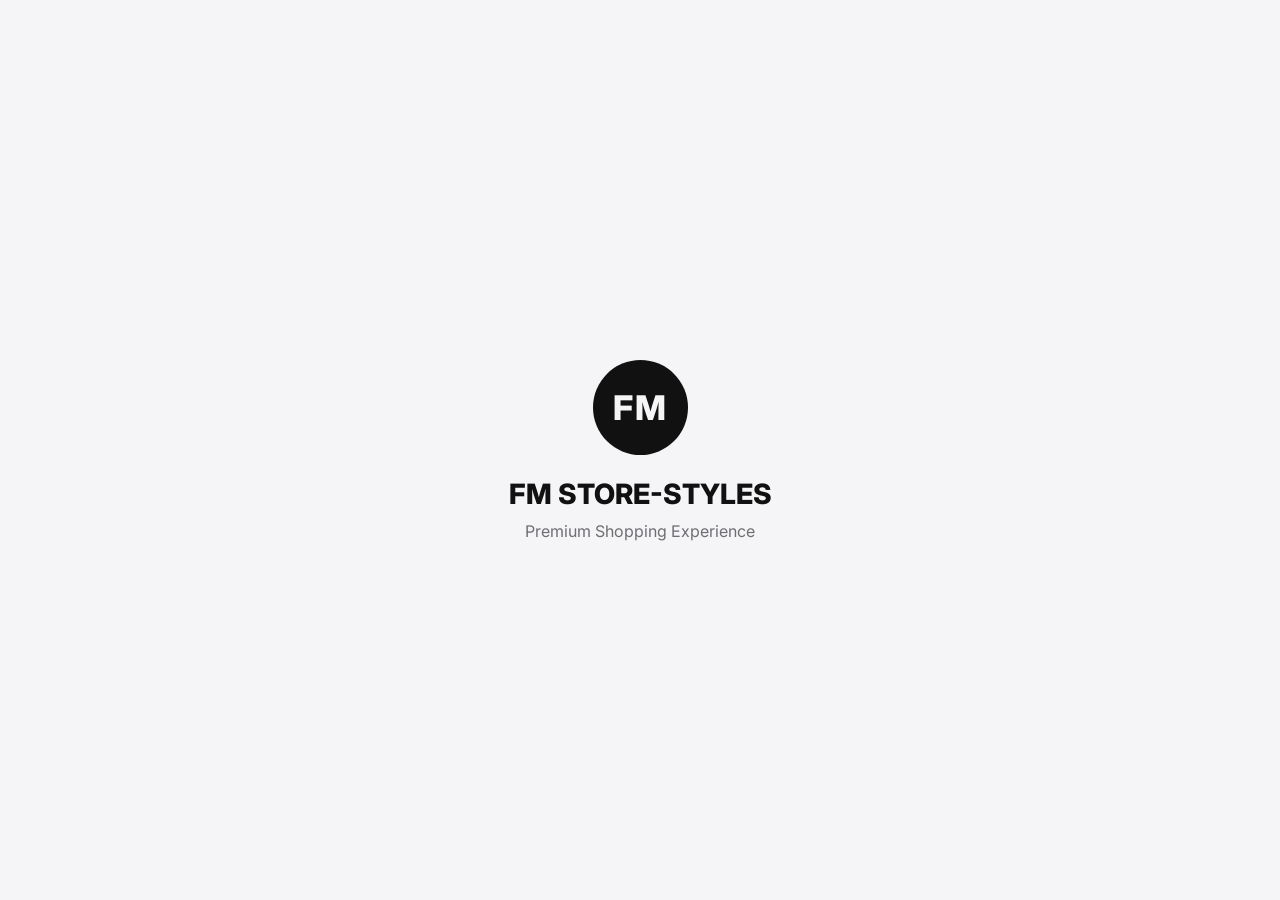
==== index.html @ 640b6748 "Fix stylesheet path" ====
<!DOCTYPE html>
<html lang="en">

<head>

    <meta charset="UTF-8" />
    <meta http-equiv="X-UA-Compatible" content="IE=edge" />
    <meta name="viewport"
        content="width=device-width, initial-scale=1.0, viewport-fit=cover">

    <title>FM STORE-STYLES | Lead Connect</title>

    <meta name="description"
        content="FM STORE-STYLES Lead Connect - Mobile, Clothing & Repair Enquiry">

    <meta name="theme-color" content="#ffffff">

    <meta name="apple-mobile-web-app-capable" content="yes">

    <meta name="apple-mobile-web-app-status-bar-style"
        content="default">

    <meta name="apple-mobile-web-app-title"
        content="FM STORE-STYLES">

    <meta name="format-detection"
        content="telephone=no">

    <link rel="preconnect"
        href="https://fonts.googleapis.com">

    <link rel="preconnect"
        href="https://fonts.gstatic.com"
        crossorigin>

    <link href="https://fonts.googleapis.com/css2?family=Inter:wght@300;400;500;600;700;800&display=swap"
        rel="stylesheet">

    <link rel="stylesheet"
        href="style.css">

</head>

<body>

<div id="app">

<!-- ======================================== -->
<!-- Splash Screen -->
<!-- ======================================== -->

<section id="splashScreen">

    <div class="splash-logo">

        <div class="logo-circle">

            <span>FM</span>

        </div>

        <h1>

            FM STORE-STYLES

        </h1>

        <p>

            Premium Shopping Experience

        </p>

    </div>

</section>

<!-- ======================================== -->
<!-- Main App -->
<!-- ======================================== -->

<main id="mainApp"
      class="hidden">

<header class="hero">

<div class="hero-top">

<div class="brand">

<div class="brand-logo">

FM

</div>

<div>

<h2>

FM STORE-STYLES

</h2>

<p>

Lead Connect

</p>

</div>

</div>

<button id="themeToggle"
        aria-label="Theme">

🌙

</button>

</div>

<div class="hero-content">

<h1>

Tell us what you're looking for.

</h1>

<p>

Mobiles • Clothing • Mobile Repair

</p>

</div>

</header>

<section class="card">

<form id="leadForm">

<!-- ============================== -->
<!-- Category -->
<!-- ============================== -->

<div class="field">

<label>

Select Category

</label>

<select id="category"
        required>

<option value="">

Choose Category

</option>

<option value="Mobiles">

Mobiles

</option>

<option value="Clothing">

Clothing

</option>

<option value="Repair">

Repair

</option>

</select>

</div>

<!-- ============================== -->
<!-- Customer -->
<!-- ============================== -->

<div class="field">

<label>

Full Name

</label>

<input
type="text"
id="customerName"
placeholder="Enter your name"
required>

</div>

<div class="field">

<label>

Phone Number

</label>

<input
type="tel"
id="phone"
maxlength="10"
inputmode="numeric"
placeholder="9876543210"
required>

</div>

<div class="field">

<label>

WhatsApp Number

</label>

<input
type="tel"
id="whatsapp"
maxlength="10"
inputmode="numeric"
placeholder="Optional">

</div>

<div class="field">

<label>

Email Address

</label>

<input
type="email"
id="email"
placeholder="Optional">

</div>

<!-- ================================= -->
<!-- Mobile Section -->
<!-- ================================= -->

<div id="mobileSection"
     class="dynamic-section hidden">

<div class="section-title">

Mobile Details

</div>

<div class="field">

<label>

Brand

</label>

<select id="brand">

<option value="">

Select Brand

</option>

<option>Apple</option>

<option>Samsung</option>

<option>OnePlus</option>

<option>Google Pixel</option>

<option>Motorola</option>

<option>Vivo</option>

<option>Oppo</option>

<option>Realme</option>

<option>Xiaomi</option>

<option>Nothing</option>

<option>IQOO</option>

<option>Poco</option>

<option>Honor</option>

<option>Other</option>

</select>

</div>

<div
id="otherBrandContainer"
class="field hidden">

<label>

Other Brand

</label>

<input
type="text"
id="otherBrand"
placeholder="Enter Brand">

</div>

<div class="field">

<label>

Model

</label>

<input
type="text"
id="model"
placeholder="Example: iPhone 15">

</div>

<div class="grid-2">

<div class="field">

<label>

RAM

</label>

<select id="ram">

<option value="">Select</option>

<option>2 GB</option>

<option>3 GB</option>

<option>4 GB</option>

<option>6 GB</option>

<option>8 GB</option>

<option>12 GB</option>

<option>16 GB</option>

</select>

</div>

<div class="field">

<label>

Storage

</label>

<select id="storage">

<option value="">Select</option>

<option>32 GB</option>

<option>64 GB</option>

<option>128 GB</option>

<option>256 GB</option>

<option>512 GB</option>

<option>1 TB</option>

</select>

</div>

</div>

<div class="field">

<label>

Preferred Colour

</label>

<input
type="text"
id="mobileColor"
placeholder="Black">

</div>
<!-- ================================= -->
<!-- Clothing Section -->
<!-- ================================= -->

<div id="clothingSection"
     class="dynamic-section hidden">

    <div class="section-title">

        Clothing Details

    </div>

    <div class="field">

        <label>

            Product Type

        </label>

        <select id="productType">

            <option value="">Select Product</option>

            <option>T-Shirt</option>
            <option>Shirt</option>
            <option>Jeans</option>
            <option>Trousers</option>
            <option>Track Pant</option>
            <option>Hoodie</option>
            <option>Jacket</option>
            <option>Sweatshirt</option>
            <option>Shorts</option>
            <option>Cargo</option>
            <option>Shoes</option>
            <option>Crocs</option>
            <option>Watch</option>
            <option>Belt</option>
            <option>Cap</option>
            <option>Wallet</option>
            <option>Other</option>

        </select>

    </div>

    <div class="grid-2">

        <div class="field">

            <label>

                Size

            </label>

            <select id="size">

                <option value="">Select Size</option>

                <option>XS</option>
                <option>S</option>
                <option>M</option>
                <option>L</option>
                <option>XL</option>
                <option>XXL</option>
                <option>28</option>
                <option>30</option>
                <option>32</option>
                <option>34</option>
                <option>36</option>
                <option>38</option>
                <option>40</option>
                <option>42</option>
                <option>44</option>

            </select>

        </div>

        <div class="field">

            <label>

                Gender

            </label>

            <select id="gender">

                <option value="">Select</option>

                <option>Men</option>
                <option>Women</option>
                <option>Unisex</option>

            </select>

        </div>

    </div>

    <div class="field">

        <label>

            Preferred Colour

        </label>

        <input
            type="text"
            id="clothColor"
            placeholder="Example: Black">

    </div>

</div>

<!-- ================================= -->
<!-- Repair Section -->
<!-- ================================= -->

<div id="repairSection"
     class="dynamic-section hidden">

    <div class="section-title">

        Repair Details

    </div>

    <div class="field">

        <label>

            Device Brand

        </label>

        <input
            type="text"
            id="repairBrand"
            placeholder="Apple, Samsung...">

    </div>

    <div class="field">

        <label>

            Device Model

        </label>

        <input
            type="text"
            id="repairModel"
            placeholder="Device Model">

    </div>

    <div class="field">

        <label>

            Problem Description

        </label>

        <textarea
            id="repairIssue"
            rows="5"
            placeholder="Describe the issue..."></textarea>

    </div>

</div>

<!-- ================================= -->
<!-- Common Notes -->
<!-- ================================= -->

<div class="field">

    <label>

        Additional Notes

    </label>

    <textarea
        id="notes"
        rows="4"
        placeholder="Anything you'd like to tell us?"></textarea>

</div>

<!-- ================================= -->
<!-- Submit -->
<!-- ================================= -->

<button
    id="submitBtn"
    type="submit"
    class="primary-btn">

    Submit Enquiry

</button>

</form>

</section>

<!-- ================================= -->
<!-- Loading Screen -->
<!-- ================================= -->

<section
    id="loadingScreen"
    class="overlay hidden">

    <div class="loader-card">

        <div class="spinner"></div>

        <h3>

            Sending your enquiry...

        </h3>

        <p>

            Please wait a moment.

        </p>

    </div>

</section>

<!-- ================================= -->
<!-- Success Screen -->
<!-- ================================= -->

<section
    id="successScreen"
    class="overlay hidden">

    <div class="success-card">

        <div class="success-icon">

            ✓

        </div>

        <h2>

            Thank You!

        </h2>

        <p>

            Your enquiry has been submitted successfully.

        </p>

        <div class="lead-box">

            <span>

                Lead ID

            </span>

            <strong id="leadNumber">

                --

            </strong>

        </div>

        <button
            id="newEnquiryBtn"
            class="primary-btn">

            Submit Another Enquiry

        </button>

    </div>

</section>

<!-- ================================= -->
<!-- Offline Banner -->
<!-- ================================= -->

<div
    id="offlineBanner"
    class="offline hidden">

    No internet connection.

</div>
<!-- ================================= -->
<!-- Footer -->
<!-- ================================= -->

<footer class="footer">

    <p>

        © <span id="currentYear"></span> FM STORE-STYLES

    </p>

    <p>

        Premium Mobile • Clothing • Repair

    </p>

</footer>

</main>

</div>

<!-- ================================= -->
<!-- Toast Notification -->
<!-- ================================= -->

<div id="toast" class="toast hidden">

    <span id="toastMessage">

        Message

    </span>

</div>

<!-- ================================= -->
<!-- Configuration -->
<!-- ================================= -->

<script src="config.js"></script>

<!-- ================================= -->
<!-- Application -->
<!-- ================================= -->

<script src="app.js"></script>

</body>

</html>
---- style.css ----
/* ==========================================================
   FM STORE-STYLES Lead Connect V2
   Premium Apple Inspired UI
   ========================================================== */

:root{

    --bg:#f5f5f7;
    --surface:#ffffff;
    --surface-2:#fafafa;

    --text:#111111;
    --text-light:#6e6e73;

    --border:#e5e5e7;

    --primary:#111111;
    --primary-hover:#000000;

    --success:#16a34a;
    --danger:#dc2626;

    --shadow:
        0 10px 30px rgba(0,0,0,.08);

    --radius:22px;

    --transition:.30s ease;

    --max-width:560px;

}

body.dark{

    --bg:#000000;

    --surface:#161616;

    --surface-2:#1f1f1f;

    --text:#ffffff;

    --text-light:#b5b5b5;

    --border:#303030;

    --primary:#ffffff;

    --primary-hover:#f4f4f4;

    --shadow:
        0 12px 35px rgba(0,0,0,.45);

}

/* ======================================== */

*{

    margin:0;

    padding:0;

    box-sizing:border-box;

}

html{

    scroll-behavior:smooth;

}

body{

    background:var(--bg);

    color:var(--text);

    font-family:"Inter",sans-serif;

    transition:var(--transition);

    -webkit-font-smoothing:antialiased;

    -moz-osx-font-smoothing:grayscale;

}

img{

    display:block;

    max-width:100%;

}

button{

    border:none;

    cursor:pointer;

    font-family:inherit;

}

input,
textarea,
select{

    font-family:inherit;

    outline:none;

}

.hidden{

    display:none!important;

}

/* ======================================== */

#app{

    width:100%;

    min-height:100vh;

}

/* ======================================== */
/* Splash */
/* ======================================== */

#splashScreen{

    position:fixed;

    inset:0;

    display:flex;

    justify-content:center;

    align-items:center;

    background:var(--bg);

    z-index:5000;

    transition:.7s;

}

.splash-logo{

    text-align:center;

}

.logo-circle{

    width:95px;

    height:95px;

    border-radius:50%;

    background:var(--primary);

    color:var(--bg);

    display:flex;

    justify-content:center;

    align-items:center;

    margin:auto;

    font-size:34px;

    font-weight:800;

    letter-spacing:2px;

}

.splash-logo h1{

    margin-top:22px;

    font-size:28px;

    font-weight:800;

}

.splash-logo p{

    margin-top:10px;

    color:var(--text-light);

}

/* ======================================== */

#mainApp{

    width:100%;

    max-width:var(--max-width);

    margin:auto;

    padding:18px;

}

/* ======================================== */
/* Hero */
/* ======================================== */

.hero{

    padding-top:18px;

    padding-bottom:24px;

}

.hero-top{

    display:flex;

    justify-content:space-between;

    align-items:center;

}

.brand{

    display:flex;

    align-items:center;

    gap:14px;

}

.brand-logo{

    width:54px;

    height:54px;

    border-radius:18px;

    background:var(--primary);

    color:var(--bg);

    display:flex;

    justify-content:center;

    align-items:center;

    font-size:22px;

    font-weight:800;

}

.brand h2{

    font-size:20px;

    font-weight:700;

}

.brand p{

    color:var(--text-light);

    font-size:14px;

    margin-top:2px;

}

#themeToggle{

    width:48px;

    height:48px;

    border-radius:50%;

    background:var(--surface);

    color:var(--text);

    border:1px solid var(--border);

    box-shadow:var(--shadow);

    transition:var(--transition);

}

#themeToggle:hover{

    transform:scale(1.05);

}

.hero-content{

    margin-top:36px;

}

.hero-content h1{

    font-size:34px;

    line-height:1.2;

    font-weight:800;

}

.hero-content p{

    margin-top:12px;

    color:var(--text-light);

    font-size:16px;

}

/* ======================================== */
/* Card */
/* ======================================== */

.card{

    background:var(--surface);

    border-radius:var(--radius);

    padding:26px;

    box-shadow:var(--shadow);

    border:1px solid var(--border);

}
/* ======================================== */
/* Form */
/* ======================================== */

form{

    width:100%;

}

.field{

    display:flex;

    flex-direction:column;

    margin-bottom:22px;

}

.field label{

    font-size:14px;

    font-weight:600;

    margin-bottom:10px;

    color:var(--text);

}

input,
select,
textarea{

    width:100%;

    min-height:54px;

    padding:14px 16px;

    border:1px solid var(--border);

    border-radius:16px;

    background:var(--surface-2);

    color:var(--text);

    font-size:15px;

    transition:var(--transition);

    appearance:none;

    -webkit-appearance:none;

}

textarea{

    min-height:120px;

    resize:vertical;

    padding-top:16px;

}

input::placeholder,
textarea::placeholder{

    color:var(--text-light);

}

input:focus,
select:focus,
textarea:focus{

    border-color:var(--primary);

    box-shadow:0 0 0 4px rgba(0,0,0,.08);

}

body.dark input:focus,
body.dark select:focus,
body.dark textarea:focus{

    box-shadow:0 0 0 4px rgba(255,255,255,.08);

}

.grid-2{

    display:grid;

    grid-template-columns:1fr 1fr;

    gap:16px;

}

.section-title{

    font-size:18px;

    font-weight:700;

    margin-bottom:20px;

    padding-bottom:12px;

    border-bottom:1px solid var(--border);

}

.dynamic-section{

    margin-bottom:24px;

    animation:fadeUp .35s ease;

}

/* ======================================== */
/* Buttons */
/* ======================================== */

.primary-btn{

    width:100%;

    min-height:56px;

    border-radius:18px;

    background:var(--primary);

    color:var(--bg);

    font-size:16px;

    font-weight:700;

    transition:var(--transition);

}

.primary-btn:hover{

    transform:translateY(-2px);

    opacity:.96;

}

.primary-btn:active{

    transform:scale(.98);

}

.primary-btn:disabled{

    opacity:.6;

    cursor:not-allowed;

}

/* ======================================== */
/* Overlay */
/* ======================================== */

.overlay{

    position:fixed;

    inset:0;

    display:flex;

    justify-content:center;

    align-items:center;

    background:rgba(0,0,0,.45);

    backdrop-filter:blur(8px);

    z-index:4000;

    padding:20px;

}

.loader-card,
.success-card{

    width:100%;

    max-width:420px;

    background:var(--surface);

    border-radius:28px;

    padding:34px 28px;

    text-align:center;

    box-shadow:var(--shadow);

    border:1px solid var(--border);

}

.spinner{

    width:60px;

    height:60px;

    margin:0 auto 22px;

    border-radius:50%;

    border:5px solid rgba(0,0,0,.08);

    border-top-color:var(--primary);

    animation:spin .9s linear infinite;

}

body.dark .spinner{

    border:5px solid rgba(255,255,255,.08);

    border-top-color:#ffffff;

}

.loader-card h3{

    font-size:22px;

    margin-bottom:10px;

}

.loader-card p{

    color:var(--text-light);

}

.success-icon{

    width:82px;

    height:82px;

    margin:0 auto 20px;

    border-radius:50%;

    display:flex;

    justify-content:center;

    align-items:center;

    background:var(--success);

    color:#fff;

    font-size:38px;

    font-weight:700;

}

.success-card h2{

    font-size:28px;

    margin-bottom:12px;

}

.success-card p{

    color:var(--text-light);

    line-height:1.6;

}

.lead-box{

    margin:28px 0;

    padding:18px;

    border-radius:18px;

    background:var(--surface-2);

    border:1px solid var(--border);

}

.lead-box span{

    display:block;

    color:var(--text-light);

    margin-bottom:8px;

    font-size:14px;

}

.lead-box strong{

    font-size:24px;

    letter-spacing:1px;

}
/* ======================================== */
/* Footer */
/* ======================================== */

.footer{

    text-align:center;

    padding:34px 20px 28px;

}

.footer p:first-child{

    font-size:15px;

    font-weight:600;

    margin-bottom:8px;

}

.footer p:last-child{

    font-size:14px;

    color:var(--text-light);

}

/* ======================================== */
/* Toast */
/* ======================================== */

.toast{

    position:fixed;

    left:50%;

    bottom:24px;

    transform:translateX(-50%);

    min-width:260px;

    max-width:90%;

    background:var(--text);

    color:var(--bg);

    padding:14px 20px;

    border-radius:16px;

    text-align:center;

    box-shadow:var(--shadow);

    z-index:6000;

    animation:toastIn .25s ease;

}

/* ======================================== */
/* Offline Banner */
/* ======================================== */

.offline{

    position:fixed;

    top:0;

    left:0;

    right:0;

    padding:14px;

    text-align:center;

    background:var(--danger);

    color:#fff;

    font-weight:600;

    z-index:7000;

}

/* ======================================== */
/* Animations */
/* ======================================== */

@keyframes spin{

    from{

        transform:rotate(0deg);

    }

    to{

        transform:rotate(360deg);

    }

}

@keyframes fadeUp{

    from{

        opacity:0;

        transform:translateY(18px);

    }

    to{

        opacity:1;

        transform:translateY(0);

    }

}

@keyframes toastIn{

    from{

        opacity:0;

        transform:translate(-50%,18px);

    }

    to{

        opacity:1;

        transform:translate(-50%,0);

    }

}

/* ======================================== */
/* Responsive */
/* ======================================== */

@media (max-width:520px){

    #mainApp{

        padding:16px;

    }

    .card{

        padding:20px;

    }

    .hero-content h1{

        font-size:28px;

    }

    .grid-2{

        grid-template-columns:1fr;

        gap:0;

    }

    .loader-card,
    .success-card{

        padding:28px 22px;

    }

}

@media (min-width:768px){

    #mainApp{

        padding:32px;

    }

}

@media (prefers-reduced-motion:reduce){

    *,
    *::before,
    *::after{

        animation:none !important;

        transition:none !important;

        scroll-behavior:auto !important;

    }

}

/* ======================================== */
/* Scrollbar */
/* ======================================== */

::-webkit-scrollbar{

    width:10px;

}

::-webkit-scrollbar-track{

    background:var(--surface-2);

}

::-webkit-scrollbar-thumb{

    background:#bcbcbc;

    border-radius:10px;

}

body.dark ::-webkit-scrollbar-thumb{

    background:#5d5d5d;

}

::selection{

    background:rgba(0,0,0,.12);

}

body.dark ::selection{

    background:rgba(255,255,255,.20);

}
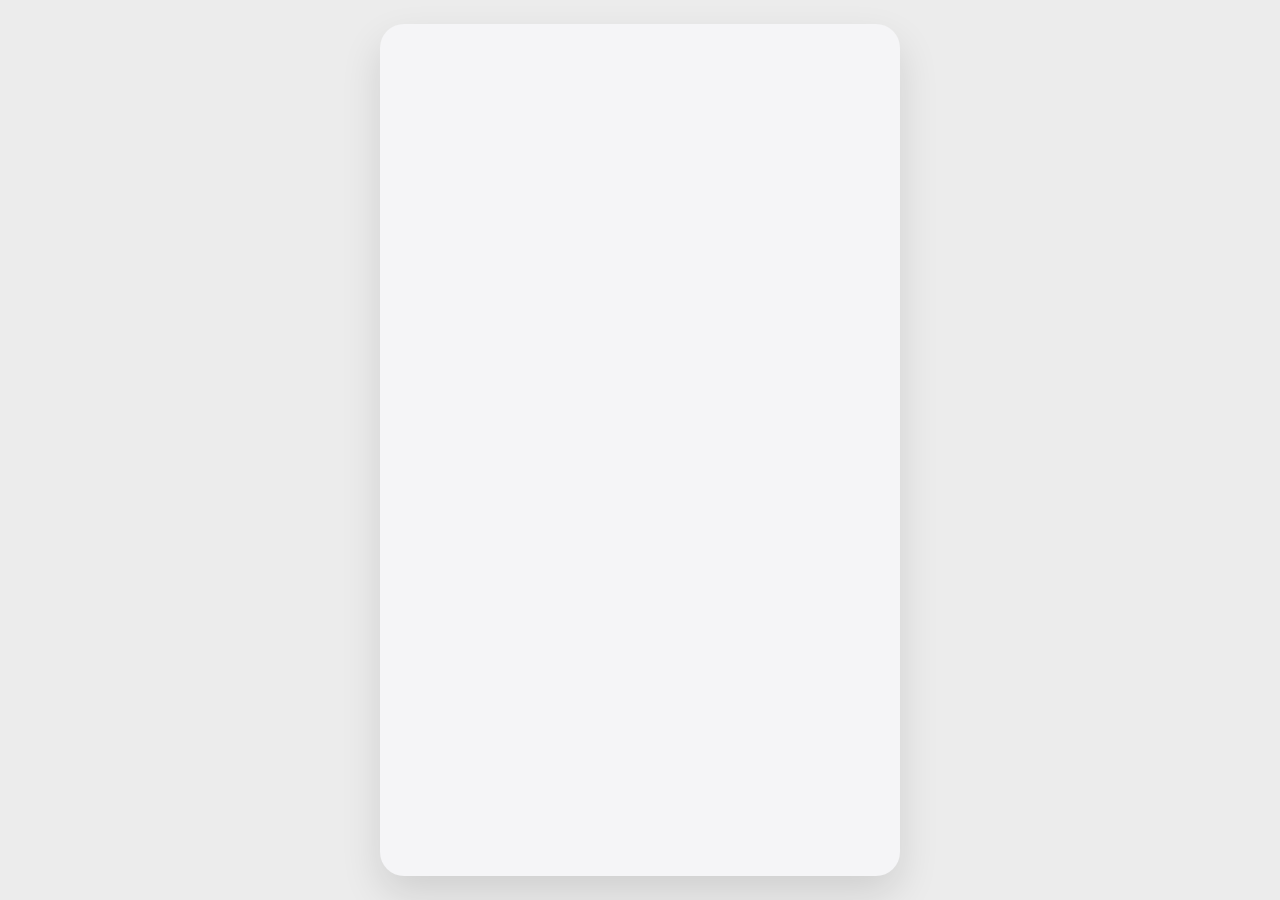
==== commit 24f6e7a3: "FM STORE-STYLES V3 Module 1 Foundation" ====
--- a/index.html
+++ b/index.html
@@ -1,791 +1,140 @@
 <!DOCTYPE html>
 <html lang="en">
+<head>
+  <!-- =========================================================
+       FM STORE-STYLES Lead Connect V3
+       Production Build
+  ========================================================== -->
 
-<head>
+  <meta charset="UTF-8">
+  <meta
+    name="viewport"
+    content="width=device-width, initial-scale=1, viewport-fit=cover"
+  >
 
-    <meta charset="UTF-8" />
-    <meta http-equiv="X-UA-Compatible" content="IE=edge" />
-    <meta name="viewport"
-        content="width=device-width, initial-scale=1.0, viewport-fit=cover">
+  <title>FM STORE-STYLES</title>
 
-    <title>FM STORE-STYLES | Lead Connect</title>
+  <meta
+    name="description"
+    content="FM STORE-STYLES Lead Connect"
+  >
 
-    <meta name="description"
-        content="FM STORE-STYLES Lead Connect - Mobile, Clothing & Repair Enquiry">
+  <meta
+    name="theme-color"
+    content="#111111"
+  >
 
-    <meta name="theme-color" content="#ffffff">
+  <meta
+    name="apple-mobile-web-app-capable"
+    content="yes"
+  >
 
-    <meta name="apple-mobile-web-app-capable" content="yes">
+  <meta
+    name="apple-mobile-web-app-status-bar-style"
+    content="black-translucent"
+  >
 
-    <meta name="apple-mobile-web-app-status-bar-style"
-        content="default">
+  <meta
+    name="apple-mobile-web-app-title"
+    content="FM STORE-STYLES"
+  >
 
-    <meta name="apple-mobile-web-app-title"
-        content="FM STORE-STYLES">
+  <meta property="og:title" content="FM STORE-STYLES">
+  <meta
+    property="og:description"
+    content="Lead Connect"
+  >
 
-    <meta name="format-detection"
-        content="telephone=no">
+  <meta property="og:type" content="website">
 
-    <link rel="preconnect"
-        href="https://fonts.googleapis.com">
+  <link rel="manifest" href="manifest.json">
 
-    <link rel="preconnect"
-        href="https://fonts.gstatic.com"
-        crossorigin>
+  <link
+    rel="icon"
+    href="assets/icons/favicon.png"
+  >
 
-    <link href="https://fonts.googleapis.com/css2?family=Inter:wght@300;400;500;600;700;800&display=swap"
-        rel="stylesheet">
+  <link
+    rel="apple-touch-icon"
+    href="assets/icons/icon-192.png"
+  >
 
-    <link rel="stylesheet"
-        href="style.css">
+  <link
+    rel="preconnect"
+    href="https://fonts.googleapis.com"
+  >
 
+  <link
+    rel="preconnect"
+    href="https://fonts.gstatic.com"
+    crossorigin
+  >
+
+  <link
+    href="https://fonts.googleapis.com/css2?family=Inter:wght@300;400;500;600;700&display=swap"
+    rel="stylesheet"
+  >
+
+  <link
+    rel="stylesheet"
+    href="style.css"
+  >
 </head>
 
 <body>
 
+<!-- ==========================================================
+     App
+=========================================================== -->
+
 <div id="app">
 
-<!-- ======================================== -->
-<!-- Splash Screen -->
-<!-- ======================================== -->
+  <!-- Splash Loader -->
 
-<section id="splashScreen">
+  <div id="loader" class="loader">
 
-    <div class="splash-logo">
+    <div class="loader-logo">
 
-        <div class="logo-circle">
-
-            <span>FM</span>
-
-        </div>
-
-        <h1>
-
-            FM STORE-STYLES
-
-        </h1>
-
-        <p>
-
-            Premium Shopping Experience
-
-        </p>
+      FM
 
     </div>
 
-</section>
+    <div class="loader-text">
 
-<!-- ======================================== -->
-<!-- Main App -->
-<!-- ======================================== -->
+      STORE-STYLES
 
-<main id="mainApp"
-      class="hidden">
+    </div>
 
-<header class="hero">
+  </div>
 
-<div class="hero-top">
+  <!-- Main App -->
 
-<div class="brand">
+  <main
+    id="appContainer"
+    class="hidden"
+  >
 
-<div class="brand-logo">
-
-FM
+  </main>
 
 </div>
 
-<div>
+<!-- ==========================================================
+     Global Components
+=========================================================== -->
 
-<h2>
+<div id="toastContainer"></div>
 
-FM STORE-STYLES
+<div id="modalRoot"></div>
 
-</h2>
+<div id="bottomSheetRoot"></div>
 
-<p>
-
-Lead Connect
-
-</p>
-
-</div>
-
-</div>
-
-<button id="themeToggle"
-        aria-label="Theme">
-
-🌙
-
-</button>
-
-</div>
-
-<div class="hero-content">
-
-<h1>
-
-Tell us what you're looking for.
-
-</h1>
-
-<p>
-
-Mobiles • Clothing • Mobile Repair
-
-</p>
-
-</div>
-
-</header>
-
-<section class="card">
-
-<form id="leadForm">
-
-<!-- ============================== -->
-<!-- Category -->
-<!-- ============================== -->
-
-<div class="field">
-
-<label>
-
-Select Category
-
-</label>
-
-<select id="category"
-        required>
-
-<option value="">
-
-Choose Category
-
-</option>
-
-<option value="Mobiles">
-
-Mobiles
-
-</option>
-
-<option value="Clothing">
-
-Clothing
-
-</option>
-
-<option value="Repair">
-
-Repair
-
-</option>
-
-</select>
-
-</div>
-
-<!-- ============================== -->
-<!-- Customer -->
-<!-- ============================== -->
-
-<div class="field">
-
-<label>
-
-Full Name
-
-</label>
-
-<input
-type="text"
-id="customerName"
-placeholder="Enter your name"
-required>
-
-</div>
-
-<div class="field">
-
-<label>
-
-Phone Number
-
-</label>
-
-<input
-type="tel"
-id="phone"
-maxlength="10"
-inputmode="numeric"
-placeholder="9876543210"
-required>
-
-</div>
-
-<div class="field">
-
-<label>
-
-WhatsApp Number
-
-</label>
-
-<input
-type="tel"
-id="whatsapp"
-maxlength="10"
-inputmode="numeric"
-placeholder="Optional">
-
-</div>
-
-<div class="field">
-
-<label>
-
-Email Address
-
-</label>
-
-<input
-type="email"
-id="email"
-placeholder="Optional">
-
-</div>
-
-<!-- ================================= -->
-<!-- Mobile Section -->
-<!-- ================================= -->
-
-<div id="mobileSection"
-     class="dynamic-section hidden">
-
-<div class="section-title">
-
-Mobile Details
-
-</div>
-
-<div class="field">
-
-<label>
-
-Brand
-
-</label>
-
-<select id="brand">
-
-<option value="">
-
-Select Brand
-
-</option>
-
-<option>Apple</option>
-
-<option>Samsung</option>
-
-<option>OnePlus</option>
-
-<option>Google Pixel</option>
-
-<option>Motorola</option>
-
-<option>Vivo</option>
-
-<option>Oppo</option>
-
-<option>Realme</option>
-
-<option>Xiaomi</option>
-
-<option>Nothing</option>
-
-<option>IQOO</option>
-
-<option>Poco</option>
-
-<option>Honor</option>
-
-<option>Other</option>
-
-</select>
-
-</div>
-
-<div
-id="otherBrandContainer"
-class="field hidden">
-
-<label>
-
-Other Brand
-
-</label>
-
-<input
-type="text"
-id="otherBrand"
-placeholder="Enter Brand">
-
-</div>
-
-<div class="field">
-
-<label>
-
-Model
-
-</label>
-
-<input
-type="text"
-id="model"
-placeholder="Example: iPhone 15">
-
-</div>
-
-<div class="grid-2">
-
-<div class="field">
-
-<label>
-
-RAM
-
-</label>
-
-<select id="ram">
-
-<option value="">Select</option>
-
-<option>2 GB</option>
-
-<option>3 GB</option>
-
-<option>4 GB</option>
-
-<option>6 GB</option>
-
-<option>8 GB</option>
-
-<option>12 GB</option>
-
-<option>16 GB</option>
-
-</select>
-
-</div>
-
-<div class="field">
-
-<label>
-
-Storage
-
-</label>
-
-<select id="storage">
-
-<option value="">Select</option>
-
-<option>32 GB</option>
-
-<option>64 GB</option>
-
-<option>128 GB</option>
-
-<option>256 GB</option>
-
-<option>512 GB</option>
-
-<option>1 TB</option>
-
-</select>
-
-</div>
-
-</div>
-
-<div class="field">
-
-<label>
-
-Preferred Colour
-
-</label>
-
-<input
-type="text"
-id="mobileColor"
-placeholder="Black">
-
-</div>
-<!-- ================================= -->
-<!-- Clothing Section -->
-<!-- ================================= -->
-
-<div id="clothingSection"
-     class="dynamic-section hidden">
-
-    <div class="section-title">
-
-        Clothing Details
-
-    </div>
-
-    <div class="field">
-
-        <label>
-
-            Product Type
-
-        </label>
-
-        <select id="productType">
-
-            <option value="">Select Product</option>
-
-            <option>T-Shirt</option>
-            <option>Shirt</option>
-            <option>Jeans</option>
-            <option>Trousers</option>
-            <option>Track Pant</option>
-            <option>Hoodie</option>
-            <option>Jacket</option>
-            <option>Sweatshirt</option>
-            <option>Shorts</option>
-            <option>Cargo</option>
-            <option>Shoes</option>
-            <option>Crocs</option>
-            <option>Watch</option>
-            <option>Belt</option>
-            <option>Cap</option>
-            <option>Wallet</option>
-            <option>Other</option>
-
-        </select>
-
-    </div>
-
-    <div class="grid-2">
-
-        <div class="field">
-
-            <label>
-
-                Size
-
-            </label>
-
-            <select id="size">
-
-                <option value="">Select Size</option>
-
-                <option>XS</option>
-                <option>S</option>
-                <option>M</option>
-                <option>L</option>
-                <option>XL</option>
-                <option>XXL</option>
-                <option>28</option>
-                <option>30</option>
-                <option>32</option>
-                <option>34</option>
-                <option>36</option>
-                <option>38</option>
-                <option>40</option>
-                <option>42</option>
-                <option>44</option>
-
-            </select>
-
-        </div>
-
-        <div class="field">
-
-            <label>
-
-                Gender
-
-            </label>
-
-            <select id="gender">
-
-                <option value="">Select</option>
-
-                <option>Men</option>
-                <option>Women</option>
-                <option>Unisex</option>
-
-            </select>
-
-        </div>
-
-    </div>
-
-    <div class="field">
-
-        <label>
-
-            Preferred Colour
-
-        </label>
-
-        <input
-            type="text"
-            id="clothColor"
-            placeholder="Example: Black">
-
-    </div>
-
-</div>
-
-<!-- ================================= -->
-<!-- Repair Section -->
-<!-- ================================= -->
-
-<div id="repairSection"
-     class="dynamic-section hidden">
-
-    <div class="section-title">
-
-        Repair Details
-
-    </div>
-
-    <div class="field">
-
-        <label>
-
-            Device Brand
-
-        </label>
-
-        <input
-            type="text"
-            id="repairBrand"
-            placeholder="Apple, Samsung...">
-
-    </div>
-
-    <div class="field">
-
-        <label>
-
-            Device Model
-
-        </label>
-
-        <input
-            type="text"
-            id="repairModel"
-            placeholder="Device Model">
-
-    </div>
-
-    <div class="field">
-
-        <label>
-
-            Problem Description
-
-        </label>
-
-        <textarea
-            id="repairIssue"
-            rows="5"
-            placeholder="Describe the issue..."></textarea>
-
-    </div>
-
-</div>
-
-<!-- ================================= -->
-<!-- Common Notes -->
-<!-- ================================= -->
-
-<div class="field">
-
-    <label>
-
-        Additional Notes
-
-    </label>
-
-    <textarea
-        id="notes"
-        rows="4"
-        placeholder="Anything you'd like to tell us?"></textarea>
-
-</div>
-
-<!-- ================================= -->
-<!-- Submit -->
-<!-- ================================= -->
-
-<button
-    id="submitBtn"
-    type="submit"
-    class="primary-btn">
-
-    Submit Enquiry
-
-</button>
-
-</form>
-
-</section>
-
-<!-- ================================= -->
-<!-- Loading Screen -->
-<!-- ================================= -->
-
-<section
-    id="loadingScreen"
-    class="overlay hidden">
-
-    <div class="loader-card">
-
-        <div class="spinner"></div>
-
-        <h3>
-
-            Sending your enquiry...
-
-        </h3>
-
-        <p>
-
-            Please wait a moment.
-
-        </p>
-
-    </div>
-
-</section>
-
-<!-- ================================= -->
-<!-- Success Screen -->
-<!-- ================================= -->
-
-<section
-    id="successScreen"
-    class="overlay hidden">
-
-    <div class="success-card">
-
-        <div class="success-icon">
-
-            ✓
-
-        </div>
-
-        <h2>
-
-            Thank You!
-
-        </h2>
-
-        <p>
-
-            Your enquiry has been submitted successfully.
-
-        </p>
-
-        <div class="lead-box">
-
-            <span>
-
-                Lead ID
-
-            </span>
-
-            <strong id="leadNumber">
-
-                --
-
-            </strong>
-
-        </div>
-
-        <button
-            id="newEnquiryBtn"
-            class="primary-btn">
-
-            Submit Another Enquiry
-
-        </button>
-
-    </div>
-
-</section>
-
-<!-- ================================= -->
-<!-- Offline Banner -->
-<!-- ================================= -->
-
-<div
-    id="offlineBanner"
-    class="offline hidden">
-
-    No internet connection.
-
-</div>
-<!-- ================================= -->
-<!-- Footer -->
-<!-- ================================= -->
-
-<footer class="footer">
-
-    <p>
-
-        © <span id="currentYear"></span> FM STORE-STYLES
-
-    </p>
-
-    <p>
-
-        Premium Mobile • Clothing • Repair
-
-    </p>
-
-</footer>
-
-</main>
-
-</div>
-
-<!-- ================================= -->
-<!-- Toast Notification -->
-<!-- ================================= -->
-
-<div id="toast" class="toast hidden">
-
-    <span id="toastMessage">
-
-        Message
-
-    </span>
-
-</div>
-
-<!-- ================================= -->
-<!-- Configuration -->
-<!-- ================================= -->
+<!-- ==========================================================
+     Scripts
+=========================================================== -->
 
 <script src="config.js"></script>
 
-<!-- ================================= -->
-<!-- Application -->
-<!-- ================================= -->
-
-<script src="app.js"></script>
+<script src="app.js" defer></script>
 
 </body>
-
 </html>
--- a/style.css
+++ b/style.css
@@ -1,94 +1,147 @@
 /* ==========================================================
-   FM STORE-STYLES Lead Connect V2
-   Premium Apple Inspired UI
-   ========================================================== */
-
-:root{
-
-    --bg:#f5f5f7;
-    --surface:#ffffff;
-    --surface-2:#fafafa;
-
-    --text:#111111;
-    --text-light:#6e6e73;
-
-    --border:#e5e5e7;
-
-    --primary:#111111;
-    --primary-hover:#000000;
-
-    --success:#16a34a;
-    --danger:#dc2626;
-
-    --shadow:
-        0 10px 30px rgba(0,0,0,.08);
-
-    --radius:22px;
-
-    --transition:.30s ease;
-
-    --max-width:560px;
-
-}
-
-body.dark{
-
-    --bg:#000000;
-
-    --surface:#161616;
-
-    --surface-2:#1f1f1f;
-
-    --text:#ffffff;
-
-    --text-light:#b5b5b5;
-
-    --border:#303030;
-
-    --primary:#ffffff;
-
-    --primary-hover:#f4f4f4;
-
-    --shadow:
-        0 12px 35px rgba(0,0,0,.45);
-
-}
-
-/* ======================================== */
-
-*{
-
+   FM STORE-STYLES Lead Connect V3
+   Production Build
+   Part 1 — Design System & Reset
+========================================================== */
+
+/* ========= CSS Variables ========= */
+
+:root {
+
+  /* Brand */
+
+  --color-primary: #111111;
+  --color-primary-light: #222222;
+  --color-accent: #007aff;
+
+  /* Backgrounds */
+
+  --color-bg: #f5f5f7;
+  --color-surface: #ffffff;
+  --color-surface-alt: #fafafa;
+
+  /* Text */
+
+  --color-text: #1d1d1f;
+  --color-text-secondary: #6e6e73;
+  --color-text-light: #8e8e93;
+
+  /* Borders */
+
+  --color-border: #e5e5ea;
+  --color-divider: #ececec;
+
+  /* Status */
+
+  --color-success: #34c759;
+  --color-warning: #ff9500;
+  --color-danger: #ff3b30;
+
+  /* Radius */
+
+  --radius-xs: 8px;
+  --radius-sm: 12px;
+  --radius-md: 16px;
+  --radius-lg: 22px;
+  --radius-xl: 28px;
+  --radius-round: 999px;
+
+  /* Shadows */
+
+  --shadow-sm:
+      0 2px 8px rgba(0,0,0,.05);
+
+  --shadow-md:
+      0 8px 24px rgba(0,0,0,.08);
+
+  --shadow-lg:
+      0 18px 40px rgba(0,0,0,.12);
+
+  /* Spacing */
+
+  --space-1: 4px;
+  --space-2: 8px;
+  --space-3: 12px;
+  --space-4: 16px;
+  --space-5: 20px;
+  --space-6: 24px;
+  --space-7: 32px;
+  --space-8: 40px;
+  --space-9: 56px;
+
+  /* Typography */
+
+  --font-family:
+      "Inter",
+      system-ui,
+      -apple-system,
+      BlinkMacSystemFont,
+      "Segoe UI",
+      sans-serif;
+
+  --font-xs: .75rem;
+  --font-sm: .875rem;
+  --font-md: 1rem;
+  --font-lg: 1.125rem;
+  --font-xl: 1.4rem;
+  --font-2xl: 2rem;
+
+  --fw-regular: 400;
+  --fw-medium: 500;
+  --fw-semibold: 600;
+  --fw-bold: 700;
+
+  /* Animation */
+
+  --transition-fast: .2s ease;
+  --transition-normal: .3s ease;
+  --transition-slow: .45s ease;
+
+  /* Layout */
+
+  --container-width: 520px;
+
+}
+
+/* ========= Reset ========= */
+
+*,
+*::before,
+*::after{
     margin:0;
-
     padding:0;
-
     box-sizing:border-box;
-
 }
 
 html{
 
     scroll-behavior:smooth;
 
+    -webkit-text-size-adjust:100%;
 }
 
 body{
 
-    background:var(--bg);
-
-    color:var(--text);
-
-    font-family:"Inter",sans-serif;
-
-    transition:var(--transition);
+    min-height:100vh;
+
+    font-family:var(--font-family);
+
+    background:var(--color-bg);
+
+    color:var(--color-text);
+
+    line-height:1.5;
+
+    overflow-x:hidden;
 
     -webkit-font-smoothing:antialiased;
 
-    -moz-osx-font-smoothing:grayscale;
-
-}
-
-img{
+    text-rendering:optimizeLegibility;
+
+}
+
+img,
+picture{
 
     display:block;
 
@@ -96,720 +149,1454 @@
 
 }
 
-button{
-
-    border:none;
-
-    cursor:pointer;
-
-    font-family:inherit;
-
-}
-
-input,
-textarea,
-select{
-
-    font-family:inherit;
-
-    outline:none;
-
-}
-
-.hidden{
-
-    display:none!important;
-
-}
-
-/* ======================================== */
-
-#app{
-
-    width:100%;
-
-    min-height:100vh;
-
-}
-
-/* ======================================== */
-/* Splash */
-/* ======================================== */
-
-#splashScreen{
-
-    position:fixed;
-
-    inset:0;
-
-    display:flex;
-
-    justify-content:center;
-
-    align-items:center;
-
-    background:var(--bg);
-
-    z-index:5000;
-
-    transition:.7s;
-
-}
-
-.splash-logo{
-
-    text-align:center;
-
-}
-
-.logo-circle{
-
-    width:95px;
-
-    height:95px;
-
-    border-radius:50%;
-
-    background:var(--primary);
-
-    color:var(--bg);
-
-    display:flex;
-
-    justify-content:center;
-
-    align-items:center;
-
-    margin:auto;
-
-    font-size:34px;
-
-    font-weight:800;
-
-    letter-spacing:2px;
-
-}
-
-.splash-logo h1{
-
-    margin-top:22px;
-
-    font-size:28px;
-
-    font-weight:800;
-
-}
-
-.splash-logo p{
-
-    margin-top:10px;
-
-    color:var(--text-light);
-
-}
-
-/* ======================================== */
-
-#mainApp{
-
-    width:100%;
-
-    max-width:var(--max-width);
-
-    margin:auto;
-
-    padding:18px;
-
-}
-
-/* ======================================== */
-/* Hero */
-/* ======================================== */
-
-.hero{
-
-    padding-top:18px;
-
-    padding-bottom:24px;
-
-}
-
-.hero-top{
-
-    display:flex;
-
-    justify-content:space-between;
-
-    align-items:center;
-
-}
-
-.brand{
-
-    display:flex;
-
-    align-items:center;
-
-    gap:14px;
-
-}
-
-.brand-logo{
-
-    width:54px;
-
-    height:54px;
-
-    border-radius:18px;
-
-    background:var(--primary);
-
-    color:var(--bg);
-
-    display:flex;
-
-    justify-content:center;
-
-    align-items:center;
-
-    font-size:22px;
-
-    font-weight:800;
-
-}
-
-.brand h2{
-
-    font-size:20px;
-
-    font-weight:700;
-
-}
-
-.brand p{
-
-    color:var(--text-light);
-
-    font-size:14px;
-
-    margin-top:2px;
-
-}
-
-#themeToggle{
-
-    width:48px;
-
-    height:48px;
-
-    border-radius:50%;
-
-    background:var(--surface);
-
-    color:var(--text);
-
-    border:1px solid var(--border);
-
-    box-shadow:var(--shadow);
-
-    transition:var(--transition);
-
-}
-
-#themeToggle:hover{
-
-    transform:scale(1.05);
-
-}
-
-.hero-content{
-
-    margin-top:36px;
-
-}
-
-.hero-content h1{
-
-    font-size:34px;
-
-    line-height:1.2;
-
-    font-weight:800;
-
-}
-
-.hero-content p{
-
-    margin-top:12px;
-
-    color:var(--text-light);
-
-    font-size:16px;
-
-}
-
-/* ======================================== */
-/* Card */
-/* ======================================== */
-
-.card{
-
-    background:var(--surface);
-
-    border-radius:var(--radius);
-
-    padding:26px;
-
-    box-shadow:var(--shadow);
-
-    border:1px solid var(--border);
-
-}
-/* ======================================== */
-/* Form */
-/* ======================================== */
-
-form{
-
-    width:100%;
-
-}
-
-.field{
-
-    display:flex;
-
-    flex-direction:column;
-
-    margin-bottom:22px;
-
-}
-
-.field label{
-
-    font-size:14px;
-
-    font-weight:600;
-
-    margin-bottom:10px;
-
-    color:var(--text);
-
-}
-
+button,
 input,
 select,
 textarea{
 
+    font:inherit;
+
+    border:none;
+
+    outline:none;
+
+    background:none;
+
+}
+
+button{
+
+    cursor:pointer;
+
+}
+
+a{
+
+    color:inherit;
+
+    text-decoration:none;
+
+}
+
+ul,
+ol{
+
+    list-style:none;
+
+}
+
+table{
+
+    border-collapse:collapse;
+
+}
+
+textarea{
+
+    resize:vertical;
+
+}
+
+:focus-visible{
+
+    outline:3px solid rgba(0,122,255,.35);
+
+    outline-offset:2px;
+
+}
+
+::selection{
+
+    background:#007aff;
+
+    color:#fff;
+
+}
+/* ==========================================================
+   Part 2 — Typography & Layout
+========================================================== */
+
+/* ========= Base Typography ========= */
+
+h1,
+h2,
+h3,
+h4,
+h5,
+h6{
+
+    font-weight:var(--fw-bold);
+
+    line-height:1.2;
+
+    color:var(--color-text);
+
+}
+
+h1{
+
+    font-size:var(--font-2xl);
+
+}
+
+h2{
+
+    font-size:1.75rem;
+
+}
+
+h3{
+
+    font-size:1.35rem;
+
+}
+
+h4{
+
+    font-size:1.15rem;
+
+}
+
+p{
+
+    font-size:var(--font-md);
+
+    color:var(--color-text-secondary);
+
+    line-height:1.65;
+
+}
+
+small{
+
+    font-size:var(--font-sm);
+
+    color:var(--color-text-light);
+
+}
+
+strong{
+
+    font-weight:var(--fw-semibold);
+
+}
+
+/* ========= Main App ========= */
+
+#app{
+
     width:100%;
 
-    min-height:54px;
+    min-height:100vh;
+
+    display:flex;
+
+    justify-content:center;
+
+}
+
+#appContainer{
+
+    width:100%;
+
+    max-width:var(--container-width);
+
+    min-height:100vh;
+
+    background:var(--color-bg);
+
+    padding:24px 18px 100px;
+
+    position:relative;
+
+}
+
+/* ========= Sections ========= */
+
+.section{
+
+    margin-bottom:32px;
+
+}
+
+.section-title{
+
+    margin-bottom:8px;
+
+}
+
+.section-subtitle{
+
+    margin-bottom:20px;
+
+}
+
+/* ========= Containers ========= */
+
+.container{
+
+    width:100%;
+
+}
+
+.stack{
+
+    display:flex;
+
+    flex-direction:column;
+
+    gap:16px;
+
+}
+
+.row{
+
+    display:flex;
+
+    align-items:center;
+
+    gap:12px;
+
+}
+
+.row-between{
+
+    display:flex;
+
+    justify-content:space-between;
+
+    align-items:center;
+
+    gap:12px;
+
+}
+
+.grid{
+
+    display:grid;
+
+    gap:16px;
+
+}
+
+.grid-2{
+
+    grid-template-columns:repeat(2,1fr);
+
+}
+
+.grid-auto{
+
+    grid-template-columns:repeat(auto-fit,minmax(140px,1fr));
+
+}
+
+/* ========= Spacing ========= */
+
+.mt-1{margin-top:8px;}
+.mt-2{margin-top:16px;}
+.mt-3{margin-top:24px;}
+.mt-4{margin-top:32px;}
+
+.mb-1{margin-bottom:8px;}
+.mb-2{margin-bottom:16px;}
+.mb-3{margin-bottom:24px;}
+.mb-4{margin-bottom:32px;}
+
+.pt-1{padding-top:8px;}
+.pt-2{padding-top:16px;}
+.pt-3{padding-top:24px;}
+
+.pb-1{padding-bottom:8px;}
+.pb-2{padding-bottom:16px;}
+.pb-3{padding-bottom:24px;}
+
+/* ========= Dividers ========= */
+
+.divider{
+
+    height:1px;
+
+    width:100%;
+
+    background:var(--color-divider);
+
+    margin:20px 0;
+
+}
+
+/* ========= Hidden ========= */
+
+.hidden{
+
+    display:none !important;
+
+}
+/* ==========================================================
+   Part 3 — Cards & Buttons
+========================================================== */
+
+/* ========= Cards ========= */
+
+.card{
+
+    background:var(--color-surface);
+
+    border:1px solid var(--color-border);
+
+    border-radius:var(--radius-lg);
+
+    padding:20px;
+
+    box-shadow:var(--shadow-sm);
+
+    transition:
+        transform var(--transition-fast),
+        box-shadow var(--transition-fast);
+
+}
+
+.card:hover{
+
+    transform:translateY(-2px);
+
+    box-shadow:var(--shadow-md);
+
+}
+
+.card-header{
+
+    display:flex;
+
+    align-items:center;
+
+    justify-content:space-between;
+
+    gap:12px;
+
+    margin-bottom:16px;
+
+}
+
+.card-title{
+
+    font-size:1.1rem;
+
+    font-weight:var(--fw-semibold);
+
+    color:var(--color-text);
+
+}
+
+.card-subtitle{
+
+    margin-top:4px;
+
+    font-size:var(--font-sm);
+
+    color:var(--color-text-secondary);
+
+}
+
+.card-body{
+
+    display:flex;
+
+    flex-direction:column;
+
+    gap:16px;
+
+}
+
+/* ========= Buttons ========= */
+
+.btn{
+
+    width:100%;
+
+    min-height:52px;
+
+    display:inline-flex;
+
+    align-items:center;
+
+    justify-content:center;
+
+    gap:10px;
+
+    padding:0 20px;
+
+    border-radius:var(--radius-md);
+
+    font-weight:var(--fw-semibold);
+
+    font-size:var(--font-md);
+
+    transition:all var(--transition-fast);
+
+    user-select:none;
+
+    -webkit-tap-highlight-color:transparent;
+
+}
+
+.btn:disabled{
+
+    opacity:.55;
+
+    cursor:not-allowed;
+
+}
+
+/* ========= Primary ========= */
+
+.btn-primary{
+
+    background:var(--color-primary);
+
+    color:#fff;
+
+}
+
+.btn-primary:hover{
+
+    background:#000;
+
+    transform:translateY(-1px);
+
+}
+
+/* ========= Secondary ========= */
+
+.btn-secondary{
+
+    background:var(--color-surface);
+
+    color:var(--color-text);
+
+    border:1px solid var(--color-border);
+
+}
+
+.btn-secondary:hover{
+
+    background:#f8f8f8;
+
+}
+
+/* ========= Outline ========= */
+
+.btn-outline{
+
+    background:transparent;
+
+    border:2px solid var(--color-primary);
+
+    color:var(--color-primary);
+
+}
+
+.btn-outline:hover{
+
+    background:var(--color-primary);
+
+    color:#fff;
+
+}
+
+/* ========= Success ========= */
+
+.btn-success{
+
+    background:var(--color-success);
+
+    color:#fff;
+
+}
+
+/* ========= Danger ========= */
+
+.btn-danger{
+
+    background:var(--color-danger);
+
+    color:#fff;
+
+}
+
+/* ========= Small ========= */
+
+.btn-sm{
+
+    min-height:40px;
+
+    padding:0 16px;
+
+    font-size:var(--font-sm);
+
+}
+
+/* ========= Large ========= */
+
+.btn-lg{
+
+    min-height:58px;
+
+    font-size:1.05rem;
+
+}
+
+/* ========= Icon Button ========= */
+
+.btn-icon{
+
+    width:48px;
+
+    height:48px;
+
+    padding:0;
+
+    border-radius:50%;
+
+    background:var(--color-surface);
+
+    border:1px solid var(--color-border);
+
+    display:flex;
+
+    align-items:center;
+
+    justify-content:center;
+
+}
+
+/* ========= Button Group ========= */
+
+.button-group{
+
+    display:flex;
+
+    flex-direction:column;
+
+    gap:12px;
+
+}
+
+.button-row{
+
+    display:flex;
+
+    gap:12px;
+
+}
+
+.button-row .btn{
+
+    flex:1;
+
+}
+/* ==========================================================
+   Part 4 — Forms & Inputs
+========================================================== */
+
+/* ========= Form ========= */
+
+.form{
+
+    display:flex;
+
+    flex-direction:column;
+
+    gap:20px;
+
+}
+
+.form-group{
+
+    display:flex;
+
+    flex-direction:column;
+
+    gap:8px;
+
+}
+
+.form-row{
+
+    display:grid;
+
+    grid-template-columns:1fr 1fr;
+
+    gap:16px;
+
+}
+
+/* ========= Labels ========= */
+
+label{
+
+    font-size:.95rem;
+
+    font-weight:var(--fw-medium);
+
+    color:var(--color-text);
+
+}
+
+/* ========= Inputs ========= */
+
+.input,
+.select,
+.textarea{
+
+    width:100%;
+
+    min-height:52px;
 
     padding:14px 16px;
 
-    border:1px solid var(--border);
+    background:var(--color-surface);
+
+    border:1px solid var(--color-border);
+
+    border-radius:var(--radius-md);
+
+    color:var(--color-text);
+
+    font-size:var(--font-md);
+
+    transition:
+        border-color var(--transition-fast),
+        box-shadow var(--transition-fast);
+
+}
+
+.textarea{
+
+    min-height:120px;
+
+    resize:vertical;
+
+}
+
+.input::placeholder,
+.textarea::placeholder{
+
+    color:var(--color-text-light);
+
+}
+
+.input:focus,
+.select:focus,
+.textarea:focus{
+
+    border-color:var(--color-accent);
+
+    box-shadow:0 0 0 4px rgba(0,122,255,.12);
+
+}
+
+/* ========= Select ========= */
+
+.select{
+
+    appearance:none;
+
+    -webkit-appearance:none;
+
+    background-image:
+        url("data:image/svg+xml,%3Csvg xmlns='http://www.w3.org/2000/svg' width='20' height='20' fill='none' stroke='%236e6e73' stroke-width='2' stroke-linecap='round' stroke-linejoin='round'%3E%3Cpolyline points='6 8 10 12 14 8'/%3E%3C/svg%3E");
+
+    background-repeat:no-repeat;
+
+    background-position:right 16px center;
+
+    padding-right:46px;
+
+}
+
+/* ========= Checkbox ========= */
+
+.checkbox-group{
+
+    display:flex;
+
+    align-items:center;
+
+    gap:10px;
+
+}
+
+.checkbox{
+
+    width:18px;
+
+    height:18px;
+
+    accent-color:var(--color-accent);
+
+}
+
+/* ========= Radio ========= */
+
+.radio-group{
+
+    display:flex;
+
+    flex-direction:column;
+
+    gap:12px;
+
+}
+
+.radio-item{
+
+    display:flex;
+
+    align-items:center;
+
+    gap:10px;
+
+}
+
+.radio{
+
+    accent-color:var(--color-accent);
+
+}
+
+/* ========= Helper Text ========= */
+
+.helper-text{
+
+    font-size:var(--font-sm);
+
+    color:var(--color-text-secondary);
+
+}
+
+/* ========= Validation ========= */
+
+.error-text{
+
+    color:var(--color-danger);
+
+    font-size:var(--font-sm);
+
+}
+
+.input-error{
+
+    border-color:var(--color-danger);
+
+}
+
+.input-success{
+
+    border-color:var(--color-success);
+
+}
+
+/* ========= Required ========= */
+
+.required{
+
+    color:var(--color-danger);
+
+}
+/* ==========================================================
+   Part 5 — Navigation & Bottom Sheet
+========================================================== */
+
+/* ========= Top Bar ========= */
+
+.topbar{
+
+    position:sticky;
+
+    top:0;
+
+    z-index:100;
+
+    background:rgba(255,255,255,.85);
+
+    backdrop-filter:blur(20px);
+
+    -webkit-backdrop-filter:blur(20px);
+
+    border-bottom:1px solid var(--color-border);
+
+    padding:16px 18px;
+
+}
+
+.topbar-title{
+
+    font-size:1.2rem;
+
+    font-weight:var(--fw-bold);
+
+    color:var(--color-text);
+
+}
+
+.topbar-subtitle{
+
+    margin-top:4px;
+
+    font-size:var(--font-sm);
+
+    color:var(--color-text-secondary);
+
+}
+
+/* ========= Bottom Navigation ========= */
+
+.bottom-nav{
+
+    position:fixed;
+
+    left:50%;
+
+    bottom:16px;
+
+    transform:translateX(-50%);
+
+    width:calc(100% - 24px);
+
+    max-width:500px;
+
+    display:flex;
+
+    justify-content:space-around;
+
+    align-items:center;
+
+    padding:12px;
+
+    background:rgba(255,255,255,.92);
+
+    backdrop-filter:blur(20px);
+
+    -webkit-backdrop-filter:blur(20px);
+
+    border:1px solid var(--color-border);
+
+    border-radius:22px;
+
+    box-shadow:var(--shadow-lg);
+
+    z-index:999;
+
+}
+
+.bottom-nav-item{
+
+    display:flex;
+
+    flex-direction:column;
+
+    align-items:center;
+
+    justify-content:center;
+
+    gap:4px;
+
+    min-width:64px;
+
+    padding:8px;
+
+    color:var(--color-text-secondary);
+
+    transition:all var(--transition-fast);
+
+}
+
+.bottom-nav-item.active{
+
+    color:var(--color-accent);
+
+    font-weight:var(--fw-semibold);
+
+}
+
+.bottom-nav-label{
+
+    font-size:.75rem;
+
+}
+
+/* ========= Bottom Sheet ========= */
+
+.bottom-sheet{
+
+    position:fixed;
+
+    left:0;
+
+    right:0;
+
+    bottom:0;
+
+    background:var(--color-surface);
+
+    border-radius:24px 24px 0 0;
+
+    padding:24px;
+
+    box-shadow:var(--shadow-lg);
+
+    transform:translateY(100%);
+
+    transition:transform var(--transition-normal);
+
+    z-index:2000;
+
+    max-height:90vh;
+
+    overflow-y:auto;
+
+}
+
+.bottom-sheet.open{
+
+    transform:translateY(0);
+
+}
+
+.bottom-sheet-overlay{
+
+    position:fixed;
+
+    inset:0;
+
+    background:rgba(0,0,0,.45);
+
+    opacity:0;
+
+    pointer-events:none;
+
+    transition:opacity var(--transition-normal);
+
+    z-index:1999;
+
+}
+
+.bottom-sheet-overlay.open{
+
+    opacity:1;
+
+    pointer-events:auto;
+
+}
+
+.sheet-handle{
+
+    width:48px;
+
+    height:5px;
+
+    border-radius:999px;
+
+    background:#d1d1d6;
+
+    margin:0 auto 20px;
+
+}
+
+.sheet-header{
+
+    margin-bottom:20px;
+
+}
+
+.sheet-title{
+
+    font-size:1.2rem;
+
+    font-weight:var(--fw-bold);
+
+}
+
+.sheet-content{
+
+    display:flex;
+
+    flex-direction:column;
+
+    gap:16px;
+
+}
+/* ==========================================================
+   Part 6 — Loader, Toast & Modal
+========================================================== */
+
+/* ========= Loader ========= */
+
+.loader{
+
+    position:fixed;
+
+    inset:0;
+
+    display:flex;
+
+    flex-direction:column;
+
+    align-items:center;
+
+    justify-content:center;
+
+    background:var(--color-bg);
+
+    z-index:5000;
+
+    transition:opacity .35s ease, visibility .35s ease;
+
+}
+
+.loader.hidden{
+
+    opacity:0;
+
+    visibility:hidden;
+
+}
+
+.loader-logo{
+
+    width:88px;
+
+    height:88px;
+
+    display:flex;
+
+    align-items:center;
+
+    justify-content:center;
+
+    border-radius:24px;
+
+    background:var(--color-primary);
+
+    color:#fff;
+
+    font-size:2rem;
+
+    font-weight:700;
+
+    letter-spacing:1px;
+
+    box-shadow:var(--shadow-md);
+
+    animation:loaderPulse 1.8s infinite;
+
+}
+
+.loader-text{
+
+    margin-top:18px;
+
+    font-size:.95rem;
+
+    font-weight:600;
+
+    letter-spacing:2px;
+
+    color:var(--color-text-secondary);
+
+}
+
+/* ========= Toast ========= */
+
+#toastContainer{
+
+    position:fixed;
+
+    left:50%;
+
+    bottom:100px;
+
+    transform:translateX(-50%);
+
+    width:calc(100% - 32px);
+
+    max-width:420px;
+
+    display:flex;
+
+    flex-direction:column;
+
+    gap:12px;
+
+    z-index:4000;
+
+    pointer-events:none;
+
+}
+
+.toast{
+
+    background:rgba(28,28,30,.96);
+
+    color:#fff;
+
+    padding:14px 18px;
 
     border-radius:16px;
 
-    background:var(--surface-2);
-
-    color:var(--text);
-
-    font-size:15px;
-
-    transition:var(--transition);
-
-    appearance:none;
-
-    -webkit-appearance:none;
-
-}
-
-textarea{
-
-    min-height:120px;
-
-    resize:vertical;
-
-    padding-top:16px;
-
-}
-
-input::placeholder,
-textarea::placeholder{
-
-    color:var(--text-light);
-
-}
-
-input:focus,
-select:focus,
-textarea:focus{
-
-    border-color:var(--primary);
-
-    box-shadow:0 0 0 4px rgba(0,0,0,.08);
-
-}
-
-body.dark input:focus,
-body.dark select:focus,
-body.dark textarea:focus{
-
-    box-shadow:0 0 0 4px rgba(255,255,255,.08);
-
-}
-
-.grid-2{
-
-    display:grid;
-
-    grid-template-columns:1fr 1fr;
-
-    gap:16px;
-
-}
-
-.section-title{
-
-    font-size:18px;
+    box-shadow:var(--shadow-lg);
+
+    animation:toastIn .25s ease;
+
+    pointer-events:auto;
+
+}
+
+.toast.success{
+
+    background:var(--color-success);
+
+}
+
+.toast.error{
+
+    background:var(--color-danger);
+
+}
+
+.toast.warning{
+
+    background:var(--color-warning);
+
+}
+
+/* ========= Modal ========= */
+
+.modal-overlay{
+
+    position:fixed;
+
+    inset:0;
+
+    display:flex;
+
+    align-items:center;
+
+    justify-content:center;
+
+    padding:20px;
+
+    background:rgba(0,0,0,.5);
+
+    opacity:0;
+
+    visibility:hidden;
+
+    transition:all .25s ease;
+
+    z-index:3000;
+
+}
+
+.modal-overlay.open{
+
+    opacity:1;
+
+    visibility:visible;
+
+}
+
+.modal{
+
+    width:100%;
+
+    max-width:420px;
+
+    background:var(--color-surface);
+
+    border-radius:24px;
+
+    padding:24px;
+
+    box-shadow:var(--shadow-lg);
+
+    transform:scale(.95);
+
+    transition:transform .25s ease;
+
+}
+
+.modal-overlay.open .modal{
+
+    transform:scale(1);
+
+}
+
+.modal-header{
+
+    margin-bottom:18px;
+
+}
+
+.modal-title{
+
+    font-size:1.3rem;
 
     font-weight:700;
 
-    margin-bottom:20px;
-
-    padding-bottom:12px;
-
-    border-bottom:1px solid var(--border);
-
-}
-
-.dynamic-section{
-
-    margin-bottom:24px;
-
-    animation:fadeUp .35s ease;
-
-}
-
-/* ======================================== */
-/* Buttons */
-/* ======================================== */
-
-.primary-btn{
-
+    color:var(--color-text);
+
+}
+
+.modal-description{
+
+    margin-top:8px;
+
+    color:var(--color-text-secondary);
+
+    line-height:1.6;
+
+}
+
+.modal-body{
+
+    margin-bottom:22px;
+
+}
+
+.modal-footer{
+
+    display:flex;
+
+    gap:12px;
+
+}
+
+.modal-footer .btn{
+
+    flex:1;
+
+}
+
+/* ========= Animations ========= */
+
+@keyframes loaderPulse{
+
+    0%{
+
+        transform:scale(1);
+
+    }
+
+    50%{
+
+        transform:scale(1.06);
+
+    }
+
+    100%{
+
+        transform:scale(1);
+
+    }
+
+}
+
+@keyframes toastIn{
+
+    from{
+
+        opacity:0;
+
+        transform:translateY(20px);
+
+    }
+
+    to{
+
+        opacity:1;
+
+        transform:translateY(0);
+
+    }
+
+}
+/* ==========================================================
+   Part 7 — Utilities & Animations
+========================================================== */
+
+/* ========= Display ========= */
+
+.flex{
+    display:flex;
+}
+
+.inline-flex{
+    display:inline-flex;
+}
+
+.flex-column{
+    display:flex;
+    flex-direction:column;
+}
+
+.flex-center{
+    display:flex;
+    align-items:center;
+    justify-content:center;
+}
+
+.flex-between{
+    display:flex;
+    align-items:center;
+    justify-content:space-between;
+}
+
+.w-100{
     width:100%;
-
-    min-height:56px;
-
-    border-radius:18px;
-
-    background:var(--primary);
-
-    color:var(--bg);
-
-    font-size:16px;
-
-    font-weight:700;
-
-    transition:var(--transition);
-
-}
-
-.primary-btn:hover{
-
-    transform:translateY(-2px);
-
-    opacity:.96;
-
-}
-
-.primary-btn:active{
-
-    transform:scale(.98);
-
-}
-
-.primary-btn:disabled{
-
-    opacity:.6;
-
-    cursor:not-allowed;
-
-}
-
-/* ======================================== */
-/* Overlay */
-/* ======================================== */
-
-.overlay{
-
-    position:fixed;
-
-    inset:0;
-
-    display:flex;
-
-    justify-content:center;
-
-    align-items:center;
-
-    background:rgba(0,0,0,.45);
-
-    backdrop-filter:blur(8px);
-
-    z-index:4000;
-
-    padding:20px;
-
-}
-
-.loader-card,
-.success-card{
-
-    width:100%;
-
-    max-width:420px;
-
-    background:var(--surface);
-
-    border-radius:28px;
-
-    padding:34px 28px;
-
+}
+
+.h-100{
+    height:100%;
+}
+
+/* ========= Text ========= */
+
+.text-center{
     text-align:center;
-
-    box-shadow:var(--shadow);
-
-    border:1px solid var(--border);
-
-}
-
-.spinner{
-
-    width:60px;
-
-    height:60px;
-
-    margin:0 auto 22px;
-
-    border-radius:50%;
-
-    border:5px solid rgba(0,0,0,.08);
-
-    border-top-color:var(--primary);
-
-    animation:spin .9s linear infinite;
-
-}
-
-body.dark .spinner{
-
-    border:5px solid rgba(255,255,255,.08);
-
-    border-top-color:#ffffff;
-
-}
-
-.loader-card h3{
-
-    font-size:22px;
-
-    margin-bottom:10px;
-
-}
-
-.loader-card p{
-
-    color:var(--text-light);
-
-}
-
-.success-icon{
-
-    width:82px;
-
-    height:82px;
-
-    margin:0 auto 20px;
-
-    border-radius:50%;
-
-    display:flex;
-
-    justify-content:center;
-
-    align-items:center;
-
-    background:var(--success);
-
-    color:#fff;
-
-    font-size:38px;
-
-    font-weight:700;
-
-}
-
-.success-card h2{
-
-    font-size:28px;
-
-    margin-bottom:12px;
-
-}
-
-.success-card p{
-
-    color:var(--text-light);
-
-    line-height:1.6;
-
-}
-
-.lead-box{
-
-    margin:28px 0;
-
-    padding:18px;
-
-    border-radius:18px;
-
-    background:var(--surface-2);
-
-    border:1px solid var(--border);
-
-}
-
-.lead-box span{
-
-    display:block;
-
-    color:var(--text-light);
-
-    margin-bottom:8px;
-
-    font-size:14px;
-
-}
-
-.lead-box strong{
-
-    font-size:24px;
-
-    letter-spacing:1px;
-
-}
-/* ======================================== */
-/* Footer */
-/* ======================================== */
-
-.footer{
-
-    text-align:center;
-
-    padding:34px 20px 28px;
-
-}
-
-.footer p:first-child{
-
-    font-size:15px;
-
-    font-weight:600;
-
-    margin-bottom:8px;
-
-}
-
-.footer p:last-child{
-
-    font-size:14px;
-
-    color:var(--text-light);
-
-}
-
-/* ======================================== */
-/* Toast */
-/* ======================================== */
-
-.toast{
-
-    position:fixed;
-
-    left:50%;
-
-    bottom:24px;
-
-    transform:translateX(-50%);
-
-    min-width:260px;
-
-    max-width:90%;
-
-    background:var(--text);
-
-    color:var(--bg);
-
-    padding:14px 20px;
-
-    border-radius:16px;
-
-    text-align:center;
-
-    box-shadow:var(--shadow);
-
-    z-index:6000;
-
-    animation:toastIn .25s ease;
-
-}
-
-/* ======================================== */
-/* Offline Banner */
-/* ======================================== */
-
-.offline{
-
-    position:fixed;
-
-    top:0;
-
-    left:0;
-
-    right:0;
-
-    padding:14px;
-
-    text-align:center;
-
-    background:var(--danger);
-
-    color:#fff;
-
-    font-weight:600;
-
-    z-index:7000;
-
-}
-
-/* ======================================== */
-/* Animations */
-/* ======================================== */
-
-@keyframes spin{
+}
+
+.text-left{
+    text-align:left;
+}
+
+.text-right{
+    text-align:right;
+}
+
+.text-primary{
+    color:var(--color-text);
+}
+
+.text-secondary{
+    color:var(--color-text-secondary);
+}
+
+.text-success{
+    color:var(--color-success);
+}
+
+.text-warning{
+    color:var(--color-warning);
+}
+
+.text-danger{
+    color:var(--color-danger);
+}
+
+/* ========= Background ========= */
+
+.bg-white{
+    background:var(--color-surface);
+}
+
+.bg-light{
+    background:var(--color-bg);
+}
+
+/* ========= Border Radius ========= */
+
+.rounded-sm{
+    border-radius:var(--radius-sm);
+}
+
+.rounded-md{
+    border-radius:var(--radius-md);
+}
+
+.rounded-lg{
+    border-radius:var(--radius-lg);
+}
+
+.rounded-xl{
+    border-radius:var(--radius-xl);
+}
+
+.round{
+    border-radius:999px;
+}
+
+/* ========= Shadows ========= */
+
+.shadow-sm{
+    box-shadow:var(--shadow-sm);
+}
+
+.shadow-md{
+    box-shadow:var(--shadow-md);
+}
+
+.shadow-lg{
+    box-shadow:var(--shadow-lg);
+}
+
+/* ========= Opacity ========= */
+
+.opacity-0{
+    opacity:0;
+}
+
+.opacity-50{
+    opacity:.5;
+}
+
+.opacity-75{
+    opacity:.75;
+}
+
+.opacity-100{
+    opacity:1;
+}
+
+/* ========= Cursor ========= */
+
+.pointer{
+    cursor:pointer;
+}
+
+.no-select{
+    user-select:none;
+}
+
+/* ========= Animations ========= */
+
+.fade-in{
+    animation:fadeIn .35s ease;
+}
+
+.fade-up{
+    animation:fadeUp .4s ease;
+}
+
+.scale-in{
+    animation:scaleIn .3s ease;
+}
+
+.slide-up{
+    animation:slideUp .35s ease;
+}
+
+/* ========= Keyframes ========= */
+
+@keyframes fadeIn{
 
     from{
-
-        transform:rotate(0deg);
-
+        opacity:0;
     }
 
     to{
-
-        transform:rotate(360deg);
-
+        opacity:1;
     }
 
 }
@@ -820,7 +1607,7 @@
 
         opacity:0;
 
-        transform:translateY(18px);
+        transform:translateY(16px);
 
     }
 
@@ -834,13 +1621,13 @@
 
 }
 
-@keyframes toastIn{
+@keyframes scaleIn{
 
     from{
 
         opacity:0;
 
-        transform:translate(-50%,18px);
+        transform:scale(.95);
 
     }
 
@@ -848,68 +1635,155 @@
 
         opacity:1;
 
-        transform:translate(-50%,0);
-
-    }
-
-}
-
-/* ======================================== */
-/* Responsive */
-/* ======================================== */
-
-@media (max-width:520px){
-
-    #mainApp{
-
-        padding:16px;
-
-    }
-
-    .card{
-
-        padding:20px;
-
-    }
-
-    .hero-content h1{
-
-        font-size:28px;
-
-    }
-
-    .grid-2{
+        transform:scale(1);
+
+    }
+
+}
+
+@keyframes slideUp{
+
+    from{
+
+        opacity:0;
+
+        transform:translateY(30px);
+
+    }
+
+    to{
+
+        opacity:1;
+
+        transform:translateY(0);
+
+    }
+
+}
+/* ==========================================================
+   Part 8 — Responsive, Dark Mode & Accessibility
+========================================================== */
+
+/* ========= Mobile ========= */
+
+@media (max-width:480px){
+
+    #appContainer{
+
+        padding:20px 16px 96px;
+
+    }
+
+    .form-row{
 
         grid-template-columns:1fr;
 
-        gap:0;
-
-    }
-
-    .loader-card,
-    .success-card{
-
-        padding:28px 22px;
-
-    }
-
-}
+    }
+
+    .button-row{
+
+        flex-direction:column;
+
+    }
+
+    .bottom-nav{
+
+        width:calc(100% - 16px);
+
+        bottom:12px;
+
+    }
+
+}
+
+/* ========= Tablet ========= */
 
 @media (min-width:768px){
 
-    #mainApp{
-
-        padding:32px;
-
-    }
-
-}
-
-@media (prefers-reduced-motion:reduce){
-
-    *,
-    *::before,
-    *::after{
+    #appContainer{
+
+        padding:32px 24px 120px;
+
+    }
+
+}
+
+/* ========= Large Screens ========= */
+
+@media (min-width:1024px){
+
+    body{
+
+        background:#ececec;
+
+    }
+
+    #appContainer{
+
+        margin:24px auto;
+
+        border-radius:24px;
+
+        overflow:hidden;
+
+        box-shadow:var(--shadow-lg);
+
+        min-height:calc(100vh - 48px);
+
+    }
+
+}
+
+/* ========= Dark Mode ========= */
+
+@media (prefers-color-scheme: dark){
+
+    :root{
+
+        --color-bg:#000000;
+        --color-surface:#1c1c1e;
+        --color-surface-alt:#2c2c2e;
+
+        --color-text:#ffffff;
+        --color-text-secondary:#b3b3b8;
+        --color-text-light:#8e8e93;
+
+        --color-border:#3a3a3c;
+        --color-divider:#2c2c2e;
+
+    }
+
+    body{
+
+        background:var(--color-bg);
+
+    }
+
+    .topbar{
+
+        background:rgba(28,28,30,.85);
+
+    }
+
+    .bottom-nav{
+
+        background:rgba(28,28,30,.92);
+
+    }
+
+    .loader{
+
+        background:var(--color-bg);
+
+    }
+
+}
+
+/* ========= Reduced Motion ========= */
+
+@media (prefers-reduced-motion: reduce){
+
+    *{
 
         animation:none !important;
 
@@ -921,44 +1795,68 @@
 
 }
 
-/* ======================================== */
-/* Scrollbar */
-/* ======================================== */
+/* ========= Print ========= */
+
+@media print{
+
+    .bottom-nav,
+    .loader,
+    #toastContainer,
+    #modalRoot,
+    #bottomSheetRoot{
+
+        display:none !important;
+
+    }
+
+    body{
+
+        background:#ffffff;
+
+        color:#000000;
+
+    }
+
+}
+
+/* ========= Safe Area (iPhone) ========= */
+
+body{
+
+    padding-top:env(safe-area-inset-top);
+
+    padding-bottom:env(safe-area-inset-bottom);
+
+    padding-left:env(safe-area-inset-left);
+
+    padding-right:env(safe-area-inset-right);
+
+}
+
+/* ========= Scrollbar ========= */
 
 ::-webkit-scrollbar{
 
-    width:10px;
+    width:8px;
 
 }
 
 ::-webkit-scrollbar-track{
 
-    background:var(--surface-2);
+    background:transparent;
 
 }
 
 ::-webkit-scrollbar-thumb{
 
-    background:#bcbcbc;
-
-    border-radius:10px;
-
-}
-
-body.dark ::-webkit-scrollbar-thumb{
-
-    background:#5d5d5d;
-
-}
-
-::selection{
-
-    background:rgba(0,0,0,.12);
-
-}
-
-body.dark ::selection{
-
-    background:rgba(255,255,255,.20);
-
-}+    background:#c7c7cc;
+
+    border-radius:999px;
+
+}
+
+::-webkit-scrollbar-thumb:hover{
+
+    background:#9f9fa4;
+
+}
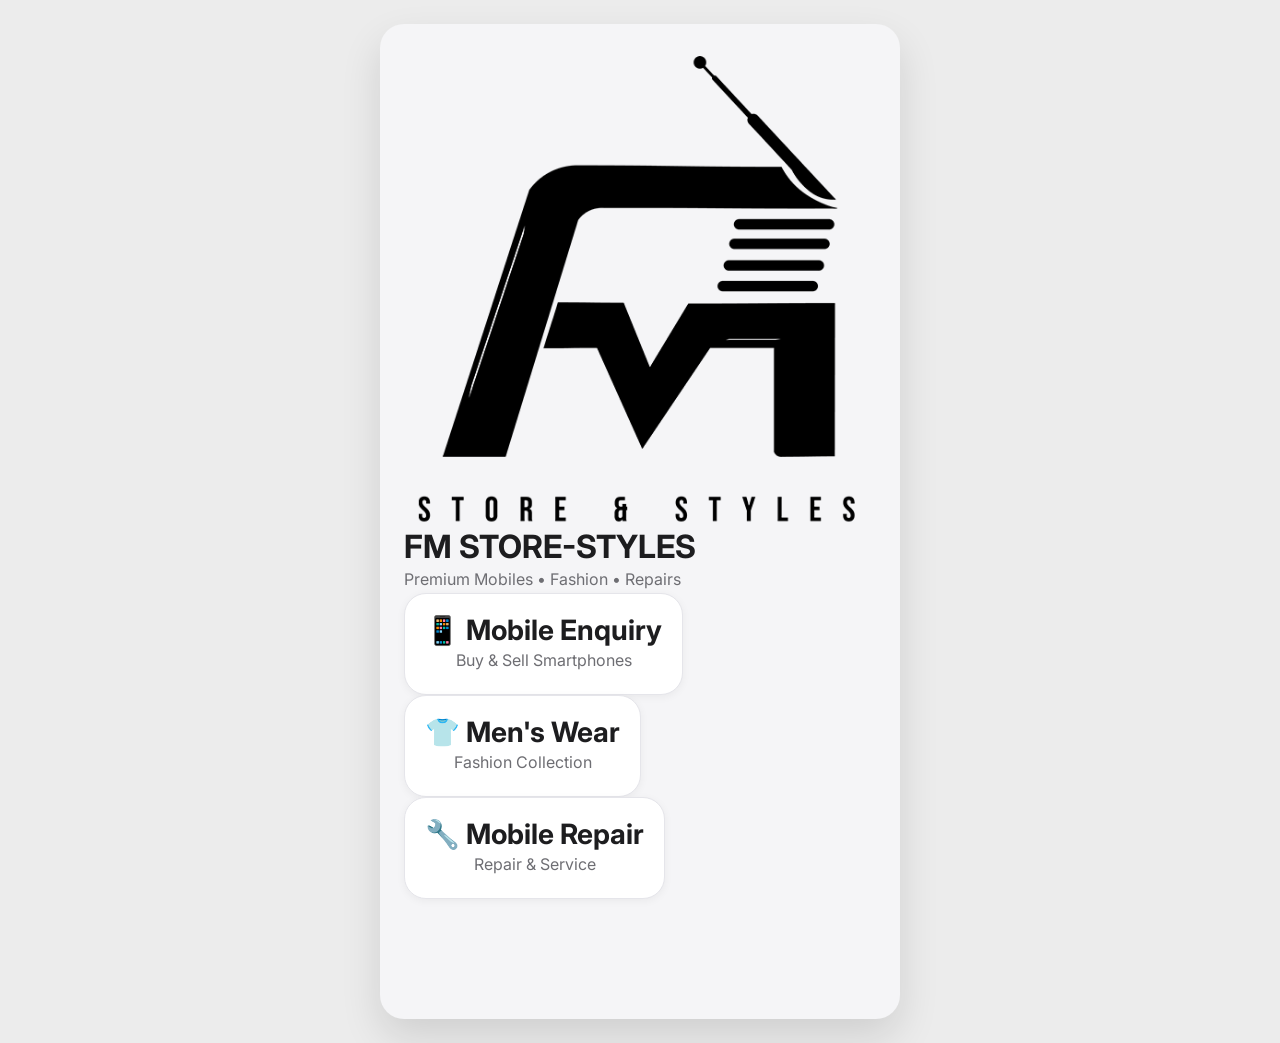
==== commit 9bcb956c: "Module 2 - Home Screen" ====
--- a/index.html
+++ b/index.html
@@ -1,126 +1,144 @@
 <!DOCTYPE html>
 <html lang="en">
 <head>
-  <!-- =========================================================
-       FM STORE-STYLES Lead Connect V3
-       Production Build
-  ========================================================== -->
 
-  <meta charset="UTF-8">
-  <meta
-    name="viewport"
-    content="width=device-width, initial-scale=1, viewport-fit=cover"
-  >
+    <!-- =========================================================
+         FM STORE-STYLES Lead Connect V3
+         Production Build
+    ========================================================== -->
 
-  <title>FM STORE-STYLES</title>
+    <meta charset="UTF-8">
 
-  <meta
-    name="description"
-    content="FM STORE-STYLES Lead Connect"
-  >
+    <meta
+        name="viewport"
+        content="width=device-width, initial-scale=1, viewport-fit=cover"
+    >
 
-  <meta
-    name="theme-color"
-    content="#111111"
-  >
+    <title>FM STORE-STYLES</title>
 
-  <meta
-    name="apple-mobile-web-app-capable"
-    content="yes"
-  >
+    <meta
+        name="description"
+        content="FM STORE-STYLES Lead Connect"
+    >
 
-  <meta
-    name="apple-mobile-web-app-status-bar-style"
-    content="black-translucent"
-  >
+    <meta
+        name="theme-color"
+        content="#111111"
+    >
 
-  <meta
-    name="apple-mobile-web-app-title"
-    content="FM STORE-STYLES"
-  >
+    <meta
+        name="apple-mobile-web-app-capable"
+        content="yes"
+    >
 
-  <meta property="og:title" content="FM STORE-STYLES">
-  <meta
-    property="og:description"
-    content="Lead Connect"
-  >
+    <meta
+        name="apple-mobile-web-app-status-bar-style"
+        content="black-translucent"
+    >
 
-  <meta property="og:type" content="website">
+    <meta
+        name="apple-mobile-web-app-title"
+        content="FM STORE-STYLES"
+    >
 
-  <link rel="manifest" href="manifest.json">
+    <meta
+        property="og:title"
+        content="FM STORE-STYLES"
+    >
 
-  <link
-    rel="icon"
-    href="assets/icons/favicon.png"
-  >
+    <meta
+        property="og:description"
+        content="Lead Connect"
+    >
 
-  <link
-    rel="apple-touch-icon"
-    href="assets/icons/icon-192.png"
-  >
+    <meta
+        property="og:type"
+        content="website"
+    >
 
-  <link
-    rel="preconnect"
-    href="https://fonts.googleapis.com"
-  >
+    <link
+        rel="manifest"
+        href="manifest.json"
+    >
 
-  <link
-    rel="preconnect"
-    href="https://fonts.gstatic.com"
-    crossorigin
-  >
+    <link
+        rel="icon"
+        href="assets/icons/favicon.png"
+    >
 
-  <link
-    href="https://fonts.googleapis.com/css2?family=Inter:wght@300;400;500;600;700&display=swap"
-    rel="stylesheet"
-  >
+    <link
+        rel="apple-touch-icon"
+        href="assets/icons/apple-touch-icon.png"
+    >
 
-  <link
-    rel="stylesheet"
-    href="style.css"
-  >
+    <link
+        rel="preconnect"
+        href="https://fonts.googleapis.com"
+    >
+
+    <link
+        rel="preconnect"
+        href="https://fonts.gstatic.com"
+        crossorigin
+    >
+
+    <link
+        href="https://fonts.googleapis.com/css2?family=Inter:wght@300;400;500;600;700&display=swap"
+        rel="stylesheet"
+    >
+
+    <link
+        rel="stylesheet"
+        href="style.css"
+    >
+
 </head>
 
 <body>
 
 <!-- ==========================================================
-     App
-=========================================================== -->
+     Application
+========================================================== -->
 
 <div id="app">
 
-  <!-- Splash Loader -->
+    <!-- Splash Loader -->
 
-  <div id="loader" class="loader">
+    <div
+        id="loader"
+        class="loader"
+    >
 
-    <div class="loader-logo">
+        <div class="loader-logo">
 
-      FM
+            FM
+
+        </div>
+
+        <div class="loader-text">
+
+            STORE-STYLES
+
+        </div>
 
     </div>
 
-    <div class="loader-text">
+    <!-- Main Application -->
 
-      STORE-STYLES
+    <main
+        id="appContainer"
+        class="hidden"
+    >
 
-    </div>
+        <!-- App renders here -->
 
-  </div>
-
-  <!-- Main App -->
-
-  <main
-    id="appContainer"
-    class="hidden"
-  >
-
-  </main>
+    </main>
 
 </div>
 
 <!-- ==========================================================
      Global Components
-=========================================================== -->
+========================================================== -->
 
 <div id="toastContainer"></div>
 
@@ -130,11 +148,21 @@
 
 <!-- ==========================================================
      Scripts
-=========================================================== -->
+========================================================== -->
 
-<script src="config.js"></script>
+<script src="config.js" defer></script>
 
-<script src="app.js" defer></script>
+<script src="js/storage.js" defer></script>
+<script src="js/utils.js" defer></script>
+<script src="js/ui.js" defer></script>
+<script src="js/api.js" defer></script>
+<script src="js/router.js" defer></script>
+<script src="js/home.js" defer></script>
+<script src="js/mobile.js" defer></script>
+<script src="js/menswear.js" defer></script>
+<script src="js/repair.js" defer></script>
+<script src="js/customer.js" defer></script>
+<script src="js/app.js" defer></script>
 
 </body>
 </html>
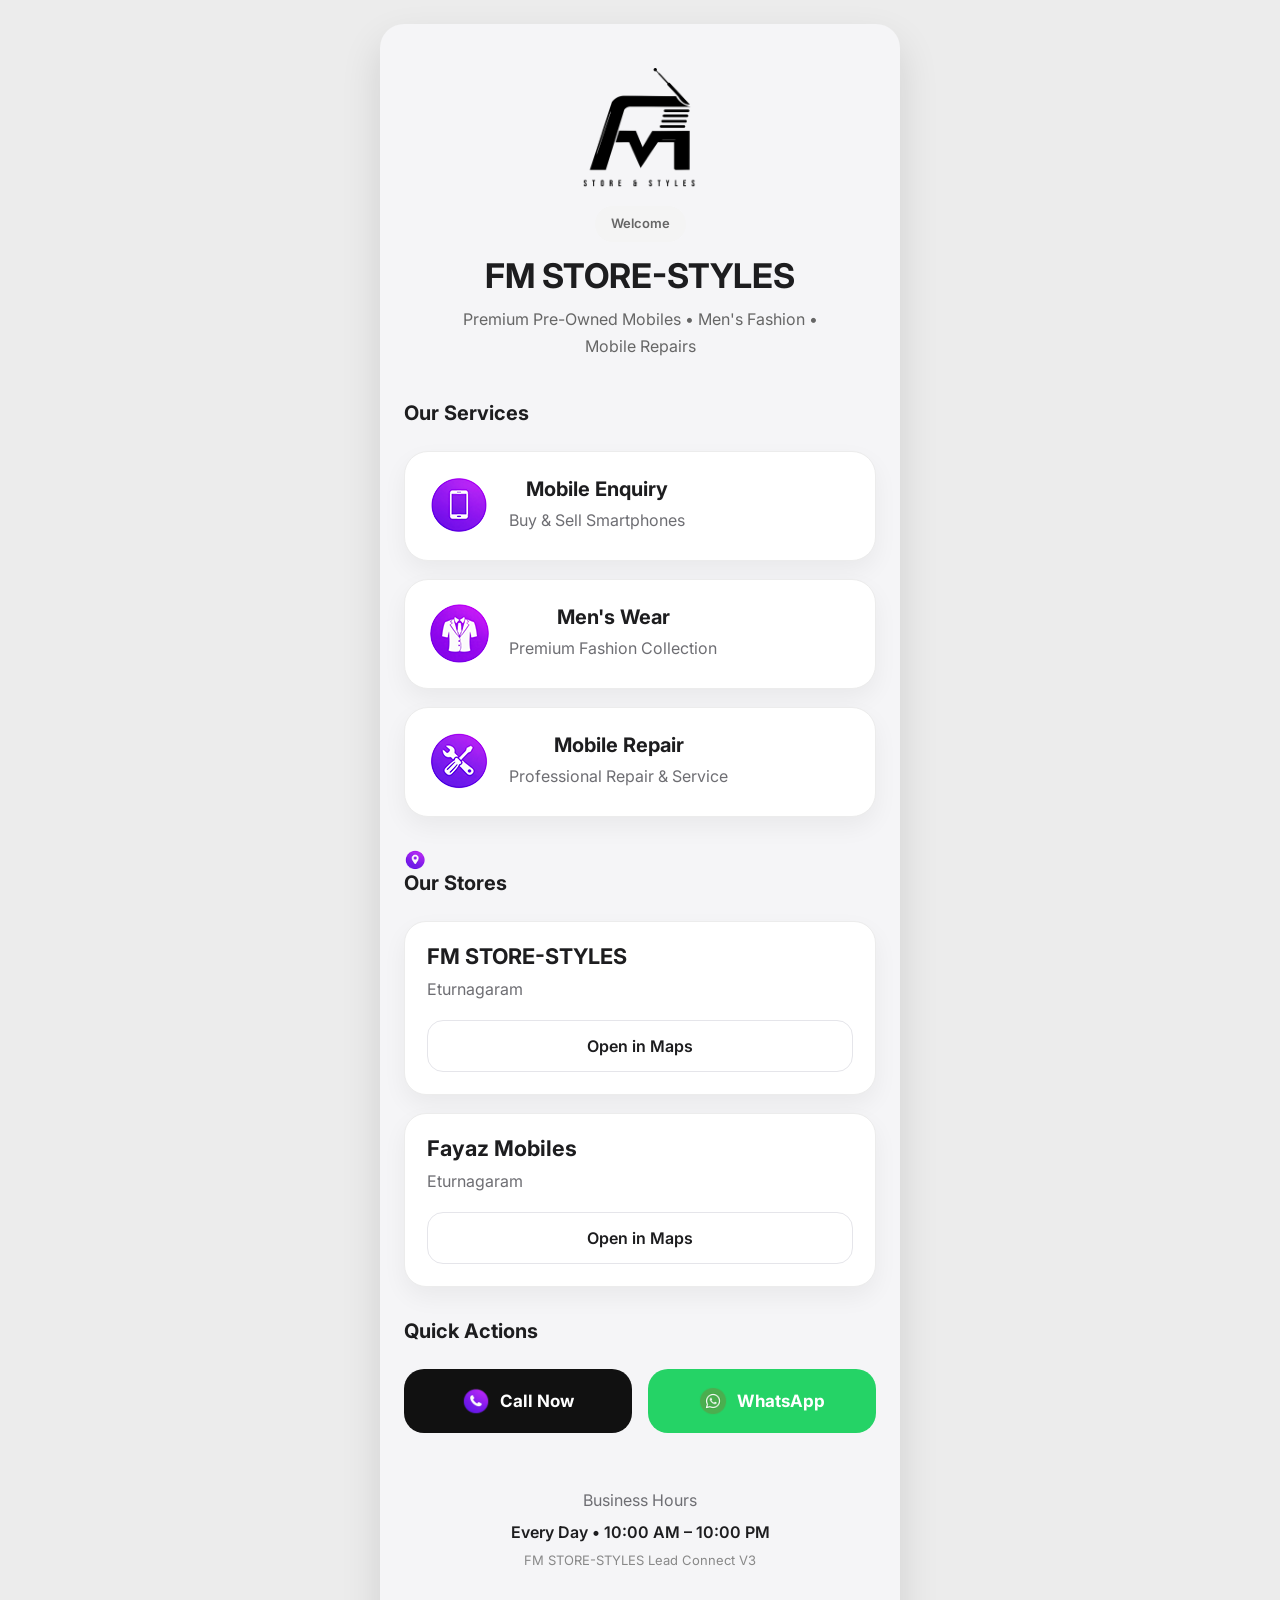
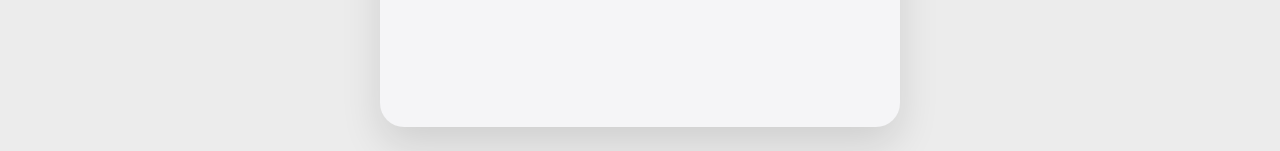
==== commit 333a9b6a: "buy mobile updated" ====
--- a/index.html
+++ b/index.html
@@ -159,6 +159,7 @@
 <script src="js/router.js" defer></script>
 <script src="js/home.js" defer></script>
 <script src="js/mobile.js" defer></script>
+<script src="js/buy.js" defer></script>
 <script src="js/menswear.js" defer></script>
 <script src="js/repair.js" defer></script>
 <script src="js/customer.js" defer></script>
--- a/style.css
+++ b/style.css
@@ -1860,3 +1860,269 @@
     background:#9f9fa4;
 
 }
+
+
+/* ==========================================================
+   HOME SCREEN V2
+========================================================== */
+
+.home-screen{
+    display:flex;
+    flex-direction:column;
+    gap:32px;
+}
+
+.hero{
+    text-align:center;
+    padding:12px 0 8px;
+}
+
+.hero-logo-wrapper{
+    display:flex;
+    justify-content:center;
+    margin-bottom:18px;
+}
+
+.hero-logo{
+    width:120px;
+    height:auto;
+    object-fit:contain;
+}
+
+.hero-badge{
+    display:inline-block;
+    background:#f4f4f4;
+    color:#666;
+    font-size:13px;
+    font-weight:600;
+    padding:8px 16px;
+    border-radius:999px;
+    margin-bottom:14px;
+}
+
+.hero h1{
+    font-size:34px;
+    margin-bottom:10px;
+}
+
+.hero p{
+    max-width:360px;
+    margin:auto;
+    color:#666;
+    line-height:1.7;
+}
+
+/* ===========================
+   Sections
+=========================== */
+
+.home-section{
+    display:flex;
+    flex-direction:column;
+    gap:18px;
+}
+
+.section-title{
+    font-size:20px;
+    font-weight:700;
+}
+
+/* ===========================
+   Service Cards
+=========================== */
+
+.card-grid{
+    display:grid;
+    gap:18px;
+}
+
+.card{
+    display:flex;
+    align-items:center;
+    gap:18px;
+
+    background:#fff;
+
+    border-radius:24px;
+
+    padding:22px;
+
+    border:1px solid #ececec;
+
+    box-shadow:
+        0 10px 25px rgba(0,0,0,.05);
+
+    transition:.25s;
+}
+
+.card:hover{
+
+    transform:translateY(-3px);
+
+}
+
+.card-icon{
+
+    width:64px;
+
+    height:64px;
+
+    flex-shrink:0;
+}
+
+.card-icon img{
+
+    width:100%;
+
+}
+
+.card h3{
+
+    margin:0;
+
+    font-size:20px;
+}
+
+.card p{
+
+    margin-top:6px;
+}
+
+/* ===========================
+   Store Cards
+=========================== */
+
+.location-grid{
+
+    display:grid;
+
+    gap:18px;
+}
+
+.location-card{
+
+    background:#fff;
+
+    border-radius:22px;
+
+    padding:22px;
+
+    border:1px solid #ececec;
+
+    box-shadow:
+        0 10px 24px rgba(0,0,0,.05);
+}
+
+.location-card h3{
+
+    margin-bottom:6px;
+}
+
+.location-card p{
+
+    margin-bottom:18px;
+}
+
+/* ===========================
+   Quick Buttons
+=========================== */
+
+.action-grid{
+
+    display:grid;
+
+    grid-template-columns:1fr 1fr;
+
+    gap:16px;
+}
+
+.action-btn{
+
+    height:64px;
+
+    border-radius:20px;
+
+    color:#fff;
+
+    font-size:17px;
+
+    font-weight:700;
+
+    display:flex;
+
+    justify-content:center;
+
+    align-items:center;
+
+    gap:10px;
+
+    transition:.25s;
+}
+
+.action-btn:hover{
+
+    transform:translateY(-2px);
+}
+
+.call{
+
+    background:#111;
+}
+
+.whatsapp{
+
+    background:#25D366;
+}
+
+/* ===========================
+   Footer
+=========================== */
+
+.home-footer{
+
+    text-align:center;
+
+    padding:16px 0 30px;
+}
+
+.home-footer p{
+
+    margin:6px 0;
+}
+
+.version{
+
+    color:#888;
+
+    font-size:13px;
+}
+
+/* ===========================
+   Mobile
+=========================== */
+
+@media(max-width:480px){
+
+    .hero h1{
+
+        font-size:28px;
+    }
+
+    .card{
+
+        padding:18px;
+    }
+
+    .card-icon{
+
+        width:54px;
+
+        height:54px;
+    }
+
+    .action-grid{
+
+        grid-template-columns:1fr;
+    }
+
+}
